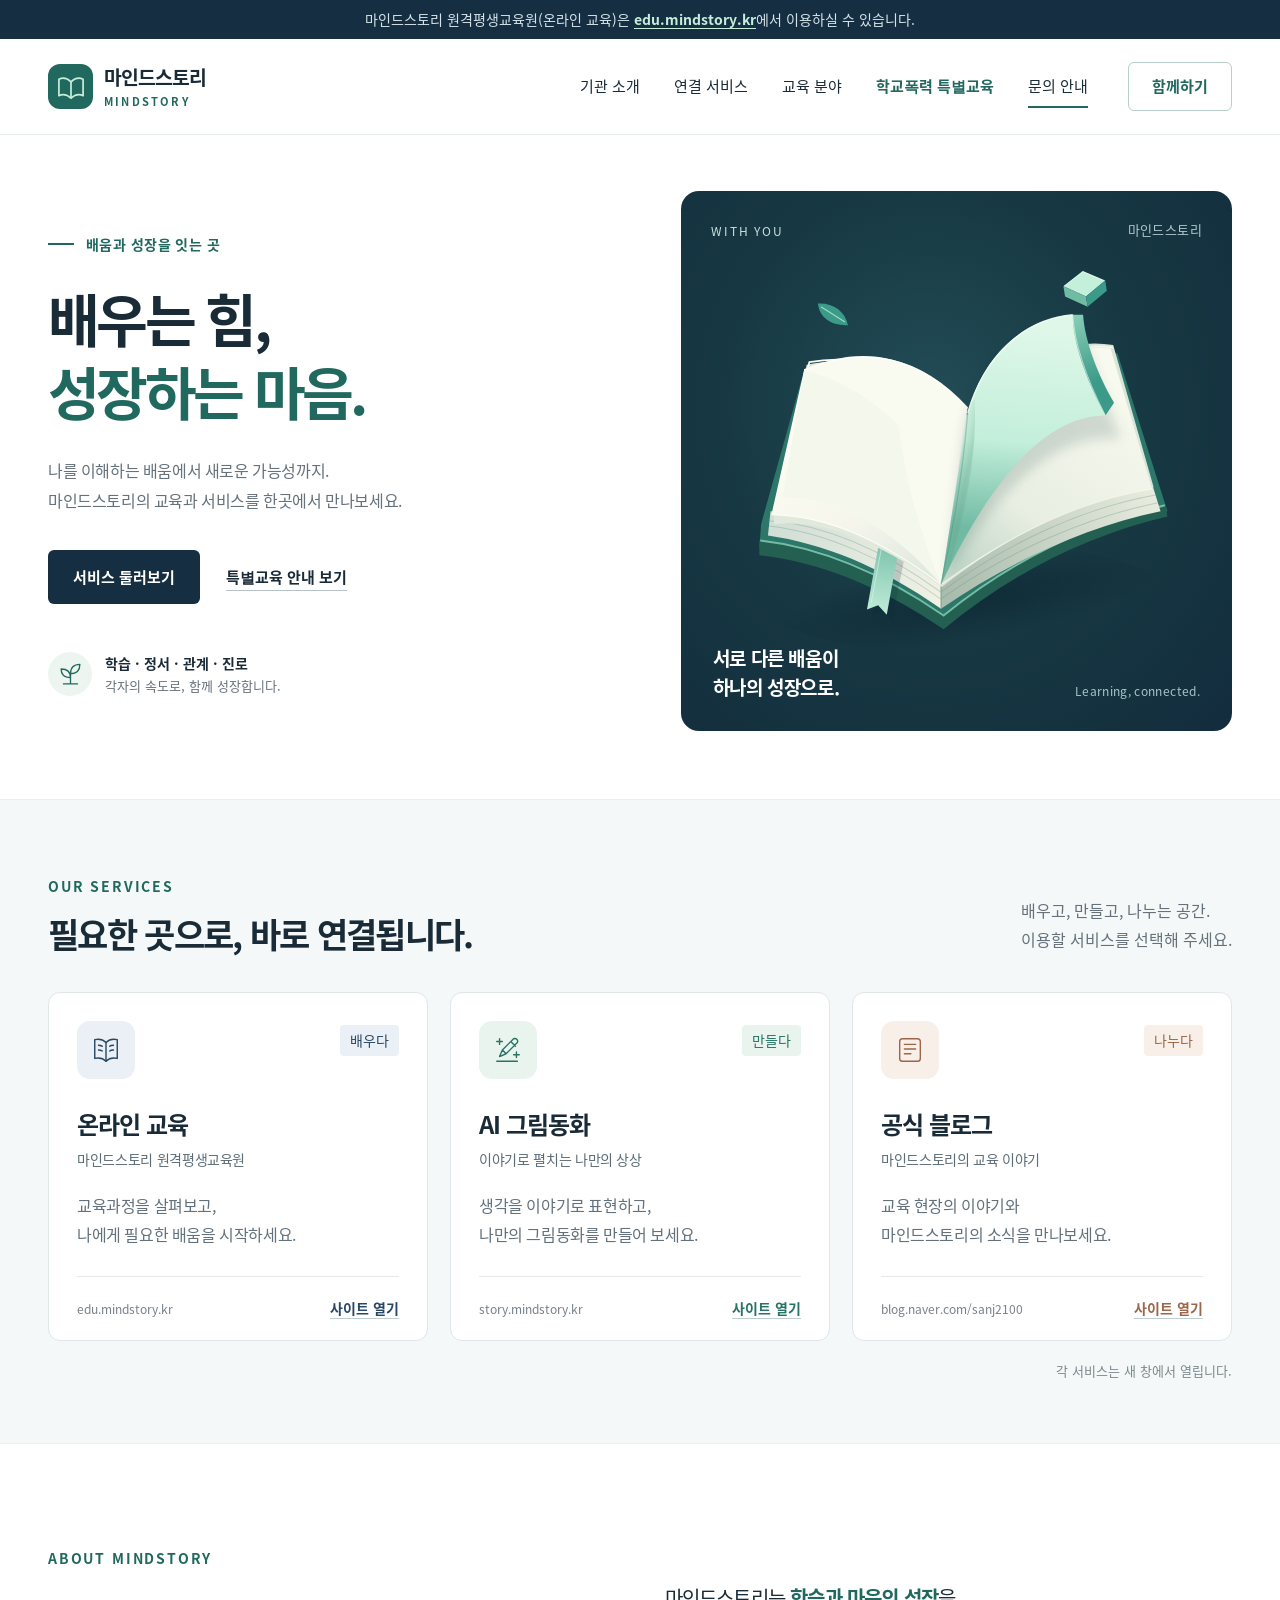
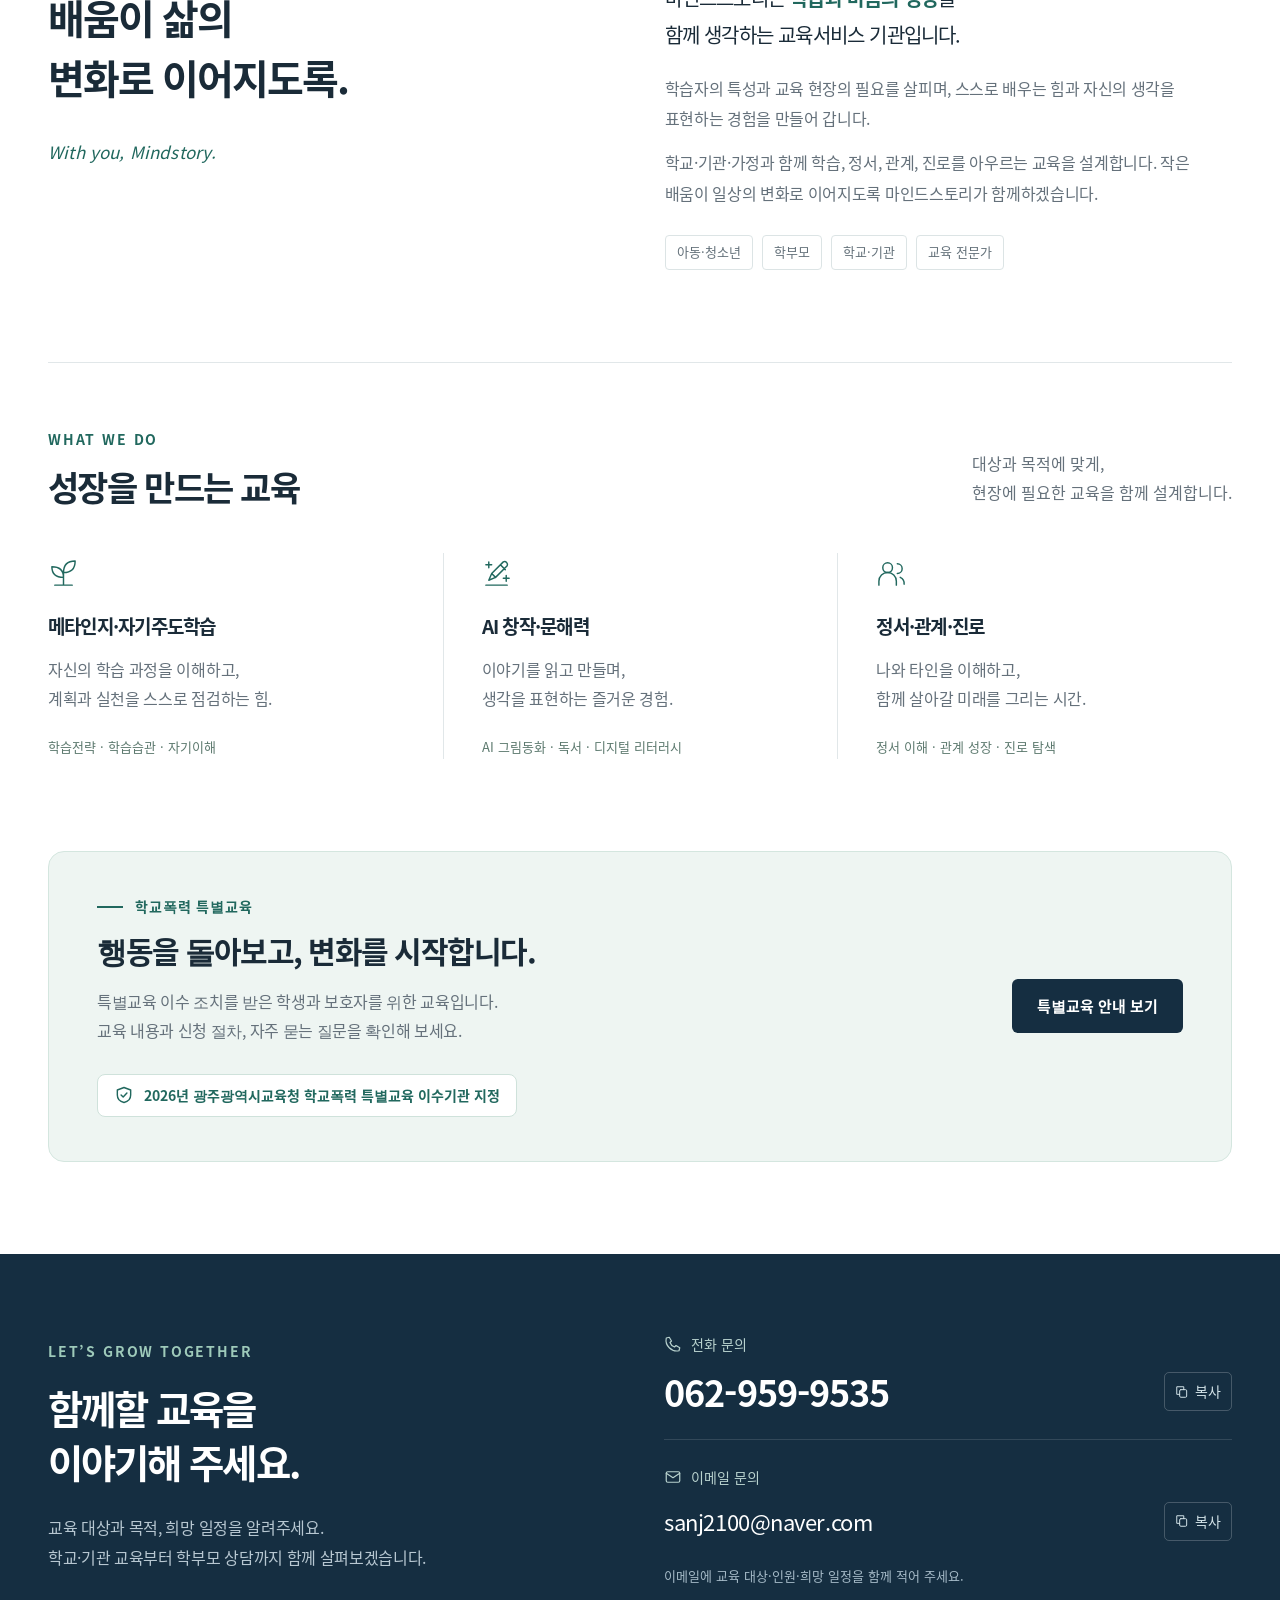
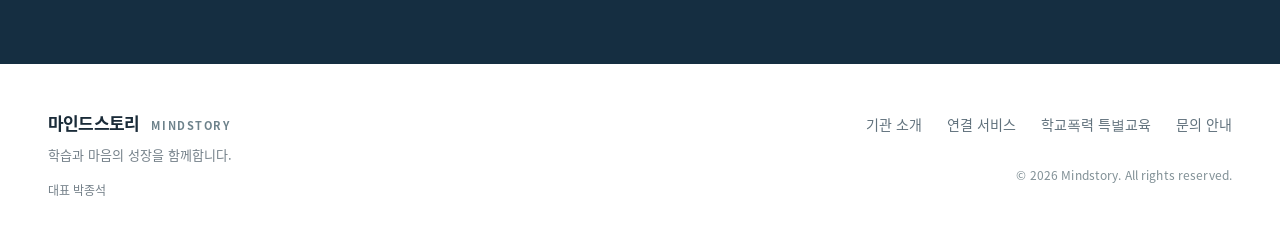
==== index.html @ 7db9f27f "검색 등록 준비: robots.txt, sitemap.xml, canonical·설명 문구 Co-Authored-By: Claude Opus 5.5 <noreply@anthropi" ====
<!doctype html>
<html lang="ko">
<head>
  <meta charset="utf-8">
  <meta name="viewport" content="width=device-width, initial-scale=1">
  <meta name="theme-color" content="#173a42">
  <meta name="description" content="마인드스토리(MINDSTORY) 대표 홈페이지. 광주 교육서비스 기관 (주)마인드스토리의 원격평생교육원, AI 그림동화, 학교폭력 특별교육, 메타인지·자기주도학습 교육을 한곳에서 만나보세요.">
  <link rel="canonical" href="https://mindstory.kr/">
  <meta property="og:url" content="https://mindstory.kr/">
  <meta property="og:site_name" content="마인드스토리">
  <meta property="og:type" content="website">
  <meta property="og:title" content="마인드스토리 | 배우는 힘, 성장하는 마음">
  <meta property="og:description" content="학습과 마음의 성장을 돕는 교육. 마인드스토리의 다양한 서비스를 한곳에서 만나보세요.">
  <title>마인드스토리 | 배우는 힘, 성장하는 마음</title>
  <link rel="icon" href="assets/favicon.svg" type="image/svg+xml">
  <link rel="preload" href="assets/mindstory-sans-regular.woff" as="font" type="font/woff" crossorigin>
  <link rel="stylesheet" href="styles.css">
  <link rel="stylesheet" href="special.css">
  <script src="site-config.js" defer></script>
  <script src="site.js" defer></script>
</head>
<body>
  <a class="skip-link" href="#main">본문으로 바로가기</a>
  <svg class="icon-definitions" xmlns="http://www.w3.org/2000/svg" aria-hidden="true">
    <symbol id="icon-book" viewBox="0 0 32 32"><path d="M16 8c-3-3-8-4-12-3v20c4-1 9 0 12 3 3-3 8-4 12-3V5c-4-1-9 0-12 3Z"/><path d="M16 8v20M8 11c2 0 3 .5 4 1M20 12c1-1 3-1 4-1M8 16c2 0 3 .5 4 1M20 17c1-1 3-1 4-1"/></symbol>
    <symbol id="icon-create" viewBox="0 0 32 32"><path d="m7 23 3-7L22 4a3 3 0 0 1 4 4L14 20l-7 3ZM19 7l5 5M10 16l4 4M4 28h22M7 4v6M4 7h6M25 18v6M22 21h6"/></symbol>
    <symbol id="icon-news" viewBox="0 0 32 32"><rect x="5" y="4" width="22" height="24" rx="3"/><path d="M10 10h12M10 15h12M10 20h7"/></symbol>
    <symbol id="icon-growth" viewBox="0 0 32 32"><path d="M16 28V14M16 20C7 20 4 15 4 9c7 0 12 3 12 11ZM16 15c0-8 4-12 12-12 0 8-4 12-12 12ZM7 28h18"/></symbol>
    <symbol id="icon-people" viewBox="0 0 32 32"><circle cx="12" cy="10" r="5"/><path d="M3 28v-4a9 9 0 0 1 18 0v4M22 6a5 5 0 0 1 0 10M25 20a7 7 0 0 1 4 7"/></symbol>
    <symbol id="icon-phone" viewBox="0 0 24 24"><path d="m7 3 3 5-2 2c1 3 3 5 6 6l2-2 5 3-1 4C10 23 1 14 3 4l4-1Z"/></symbol>
    <symbol id="icon-mail" viewBox="0 0 24 24"><rect x="3" y="5" width="18" height="14" rx="2"/><path d="m3 7 9 6 9-6"/></symbol>
    <symbol id="icon-copy" viewBox="0 0 24 24"><rect x="8" y="8" width="12" height="13" rx="2"/><path d="M15 8V3H3v13h5"/></symbol>
    <symbol id="icon-menu" viewBox="0 0 24 24"><path d="M4 6h16M4 12h16M4 18h16"/></symbol>
    <symbol id="icon-shield" viewBox="0 0 24 24"><path d="M12 3 4 6v6c0 5 3.5 8 8 9 4.5-1 8-4 8-9V6l-8-3Z"/><path d="m8.5 12 2.5 2.5 4.5-5"/></symbol>
    <symbol id="icon-close" viewBox="0 0 24 24"><path d="m5 5 14 14M19 5 5 19"/></symbol>
  </svg>

  <div class="move-notice"><p>마인드스토리 원격평생교육원(온라인 교육)은 <a href="https://edu.mindstory.kr/">edu.mindstory.kr</a>에서 이용하실 수 있습니다.</p></div>
  <header class="header" id="top">
    <div class="header-inner container">
      <a class="brand" href="#top" aria-label="마인드스토리 홈">
        <span class="brand-mark" aria-hidden="true"><svg viewBox="0 0 44 44"><path d="M8 32V13c6-3 10-1 14 3 4-4 8-6 14-3v19c-6-3-10-1-14 3-4-4-8-6-14-3Z"/><path d="M22 16v19"/></svg></span>
        <span class="brand-name">마인드스토리<span>MINDSTORY</span></span>
      </a>
      <nav class="desktop-nav" aria-label="주 메뉴">
        <a href="#about">기관 소개</a>
        <a href="#services">연결 서비스</a>
        <a href="#education">교육 분야</a>
        <a class="nav-special" href="special-education.html">학교폭력 특별교육</a>
        <a href="#contact">문의 안내</a>
      </nav>
      <a class="header-contact" href="#contact">함께하기</a>
      <button class="menu-toggle" type="button" aria-expanded="false" aria-controls="mobile-nav" aria-label="메뉴 열기"><svg class="icon"><use href="#icon-menu"/></svg></button>
    </div>
    <nav id="mobile-nav" class="mobile-nav" aria-label="모바일 메뉴" hidden>
      <a href="#about">기관 소개</a><a href="#services">연결 서비스</a><a href="#education">교육 분야</a><a class="nav-special" href="special-education.html">학교폭력 특별교육</a><a href="#contact">문의 안내</a>
    </nav>
  </header>

  <main id="main">
    <section class="hero container" aria-labelledby="hero-title">
      <div class="hero-copy">
        <p class="eyebrow"><span class="eyebrow-rule"></span> 배움과 성장을 잇는 곳</p>
        <h1 id="hero-title">배우는 힘,<br><span>성장하는 마음.</span></h1>
        <p class="hero-description">나를 이해하는 배움에서 새로운 가능성까지.<br class="desktop-break">마인드스토리의 교육과 서비스를 한곳에서 만나보세요.</p>
        <div class="hero-actions"><a class="button button-primary" href="#services">서비스 둘러보기</a><a class="button button-text" href="special-education.html">특별교육 안내 보기</a></div>
        <div class="hero-note"><span class="note-emblem" aria-hidden="true"><svg class="icon"><use href="#icon-growth"/></svg></span><p>학습 · 정서 · 관계 · 진로<span>각자의 속도로, 함께 성장합니다.</span></p></div>
      </div>
      <div class="hero-art">
        <div class="art-heading"><span>WITH YOU</span><span>마인드스토리</span></div>
        <img class="hero-illustration" src="assets/hero-illustration.svg" alt="배움과 창작의 연결을 표현한 펼쳐진 책 일러스트" width="640" height="600" fetchpriority="high">
        <div class="art-caption"><p>서로 다른 배움이<br>하나의 성장으로.</p><span>Learning, connected.</span></div>
      </div>
    </section>

    <section class="services-section" id="services" aria-labelledby="services-title">
      <div class="container">
        <div class="section-heading"><div><p class="eyebrow">OUR SERVICES</p><h2 id="services-title">필요한 곳으로,<br class="mobile-only"> 바로 연결됩니다.</h2></div><p class="section-description">배우고, 만들고, 나누는 공간.<br>이용할 서비스를 선택해 주세요.</p></div>
        <div class="service-grid" id="service-grid">
          <a class="service-card tone-navy" href="https://edu.mindstory.kr/" target="_blank" rel="noopener noreferrer" aria-label="온라인 교육 — 마인드스토리 원격평생교육원, 새 창에서 열기"><div class="service-top"><span class="service-icon"><svg class="icon"><use href="#icon-book"/></svg></span><span class="service-tag">배우다</span></div><h3>온라인 교육</h3><p class="service-subtitle">마인드스토리 원격평생교육원</p><p class="service-description">교육과정을 살펴보고,<br>나에게 필요한 배움을 시작하세요.</p><div class="service-bottom"><span>edu.mindstory.kr</span><span class="service-link-label">사이트 열기</span></div></a>
          <a class="service-card tone-teal" href="https://story.mindstory.kr/" target="_blank" rel="noopener noreferrer" aria-label="AI 그림동화, 새 창에서 열기"><div class="service-top"><span class="service-icon"><svg class="icon"><use href="#icon-create"/></svg></span><span class="service-tag">만들다</span></div><h3>AI 그림동화</h3><p class="service-subtitle">이야기로 펼치는 나만의 상상</p><p class="service-description">생각을 이야기로 표현하고,<br>나만의 그림동화를 만들어 보세요.</p><div class="service-bottom"><span>story.mindstory.kr</span><span class="service-link-label">사이트 열기</span></div></a>
          <a class="service-card tone-clay" href="https://blog.naver.com/sanj2100" target="_blank" rel="noopener noreferrer" aria-label="공식 블로그, 새 창에서 열기"><div class="service-top"><span class="service-icon"><svg class="icon"><use href="#icon-news"/></svg></span><span class="service-tag">나누다</span></div><h3>공식 블로그</h3><p class="service-subtitle">마인드스토리의 교육 이야기</p><p class="service-description">교육 현장의 이야기와<br>마인드스토리의 소식을 만나보세요.</p><div class="service-bottom"><span>blog.naver.com/sanj2100</span><span class="service-link-label">사이트 열기</span></div></a>
        </div>
        <p class="external-note">각 서비스는 새 창에서 열립니다.</p>
      </div>
    </section>

    <section class="about-section container" id="about" aria-labelledby="about-title">
      <div class="about-title"><p class="eyebrow">ABOUT MINDSTORY</p><h2 id="about-title">배움이 삶의<br>변화로 이어지도록.</h2><div class="about-signature">With you, Mindstory.</div></div>
      <div class="about-copy"><p class="about-lead">마인드스토리는 <strong>학습과 마음의 성장</strong>을<br class="desktop-break">함께 생각하는 교육서비스 기관입니다.</p><p>학습자의 특성과 교육 현장의 필요를 살피며, 스스로 배우는 힘과 자신의 생각을 표현하는 경험을 만들어 갑니다.</p><p>학교·기관·가정과 함께 학습, 정서, 관계, 진로를 아우르는 교육을 설계합니다. 작은 배움이 일상의 변화로 이어지도록 마인드스토리가 함께하겠습니다.</p><div class="audience-tags" aria-label="함께하는 교육 대상"><span>아동·청소년</span><span>학부모</span><span>학교·기관</span><span>교육 전문가</span></div></div>
    </section>

    <section class="education-section container" id="education" aria-labelledby="education-title">
      <div class="section-heading"><div><p class="eyebrow">WHAT WE DO</p><h2 id="education-title">성장을 만드는 교육</h2></div><p class="section-description">대상과 목적에 맞게,<br>현장에 필요한 교육을 함께 설계합니다.</p></div>
      <div class="education-grid">
        <article class="education-item"><div class="education-icon"><svg class="icon"><use href="#icon-growth"/></svg></div><h3>메타인지·자기주도학습</h3><p>자신의 학습 과정을 이해하고,<br>계획과 실천을 스스로 점검하는 힘.</p><span class="education-keywords">학습전략 · 학습습관 · 자기이해</span></article>
        <article class="education-item"><div class="education-icon"><svg class="icon"><use href="#icon-create"/></svg></div><h3>AI 창작·문해력</h3><p>이야기를 읽고 만들며,<br>생각을 표현하는 즐거운 경험.</p><span class="education-keywords">AI 그림동화 · 독서 · 디지털 리터러시</span></article>
        <article class="education-item"><div class="education-icon"><svg class="icon"><use href="#icon-people"/></svg></div><h3>정서·관계·진로</h3><p>나와 타인을 이해하고,<br>함께 살아갈 미래를 그리는 시간.</p><span class="education-keywords">정서 이해 · 관계 성장 · 진로 탐색</span></article>
      </div>
    </section>

    <section class="special-banner-section container" id="special" aria-labelledby="special-title">
      <div class="special-banner">
        <div>
          <p class="eyebrow"><span class="eyebrow-rule"></span> 학교폭력 특별교육</p>
          <h2 id="special-title">행동을 돌아보고, 변화를 시작합니다.</h2>
          <p class="special-banner-text">특별교육 이수 조치를 받은 학생과 보호자를 위한 교육입니다.<br class="desktop-break">교육 내용과 신청 절차, 자주 묻는 질문을 확인해 보세요.</p>
          <p class="designation"><svg class="icon" aria-hidden="true"><use href="#icon-shield"/></svg>2026년 광주광역시교육청 학교폭력 특별교육 이수기관 지정</p>
        </div>
        <a class="button button-primary" href="special-education.html">특별교육 안내 보기</a>
      </div>
    </section>

    <section class="contact-section" id="contact" aria-labelledby="contact-title">
      <div class="container contact-inner"><div class="contact-copy"><p class="eyebrow">LET’S GROW TOGETHER</p><h2 id="contact-title">함께할 교육을<br>이야기해 주세요.</h2><p>교육 대상과 목적, 희망 일정을 알려주세요.<br>학교·기관 교육부터 학부모 상담까지 함께 살펴보겠습니다.</p></div><div class="contact-details"><div class="contact-detail"><div class="contact-label"><svg class="icon"><use href="#icon-phone"/></svg><span>전화 문의</span></div><div class="contact-value-row"><a class="phone-value" data-phone-link href="tel:0629599535"><span data-phone>062-959-9535</span></a><button class="copy-button" type="button" data-copy="phone" aria-label="전화번호 복사"><svg class="icon"><use href="#icon-copy"/></svg><span>복사</span></button></div></div><div class="contact-detail"><div class="contact-label"><svg class="icon"><use href="#icon-mail"/></svg><span>이메일 문의</span></div><div class="contact-value-row"><a class="email-value" data-email-link href="mailto:sanj2100@naver.com?subject=%EB%A7%88%EC%9D%B8%EB%93%9C%EC%8A%A4%ED%86%A0%EB%A6%AC%20%EA%B5%90%EC%9C%A1%20%EB%AC%B8%EC%9D%98"><span data-email>sanj2100@naver.com</span></a><button class="copy-button" type="button" data-copy="email" aria-label="이메일 주소 복사"><svg class="icon"><use href="#icon-copy"/></svg><span>복사</span></button></div></div><p class="contact-hint">이메일에 교육 대상·인원·희망 일정을 함께 적어 주세요.</p></div></div>
    </section>
  </main>

  <footer class="footer container"><div><a class="footer-brand" href="#top">마인드스토리<span>MINDSTORY</span></a><p>학습과 마음의 성장을 함께합니다.</p><p class="footer-representative">대표 박종석</p></div><div class="footer-right"><nav aria-label="하단 메뉴"><a href="#about">기관 소개</a><a href="#services">연결 서비스</a><a href="special-education.html">학교폭력 특별교육</a><a href="#contact">문의 안내</a></nav><small>© <span data-year>2026</span> Mindstory. All rights reserved.</small></div></footer>
  <div class="toast" id="toast" role="status" aria-live="polite" aria-atomic="true"></div>
</body>
</html>
---- styles.css ----
@font-face{font-family:Mindstory Sans;src:url('assets/mindstory-sans-regular.woff') format('woff');font-style:normal;font-weight:400;font-display:swap}
@font-face{font-family:Mindstory Sans;src:url('assets/mindstory-sans-bold.woff') format('woff');font-style:normal;font-weight:700;font-display:swap}
:root{--navy:#152e41;--teal:#21685e;--ink:#1a2b38;--muted:#65717b;--line:#e1e7e9;--light:#f5f8f8;--mint:#c3efdb;--container:1240px;--header-height:96px}
*{box-sizing:border-box}html{scroll-behavior:smooth;scroll-padding-top:calc(var(--header-height) + 24px)}body{margin:0;background:#fff;color:var(--ink);font-family:'Mindstory Sans','Noto Sans KR','Apple SD Gothic Neo','Malgun Gothic',sans-serif;font-size:1rem;line-height:1.75;word-break:keep-all;overflow-wrap:break-word;-webkit-font-smoothing:antialiased}h1,h2,h3,p{margin:0}a{color:inherit;text-decoration:none}button{font:inherit;cursor:pointer}button,a{-webkit-tap-highlight-color:transparent}button{border:0}img{display:block;max-width:100%}svg{display:block}a:focus-visible,button:focus-visible{outline:3px solid #40a68f;outline-offset:5px}::selection{background:#d7eee4;color:var(--navy)}.container{width:min(var(--container),calc(100% - 96px));margin-inline:auto}.icon-definitions{position:absolute;width:0;height:0;overflow:hidden}.icon{width:1.5rem;height:1.5rem;fill:none;stroke:currentColor;stroke-width:1.7;stroke-linecap:round;stroke-linejoin:round;flex-shrink:0}.skip-link{position:fixed;top:-80px;left:16px;z-index:100;padding:10px 20px;border-radius:5px;background:var(--navy);color:white}.skip-link:focus{top:12px}.mobile-only{display:none}
.header{height:var(--header-height);position:sticky;top:0;z-index:30;background:rgba(255,255,255,.97);border-bottom:1px solid rgba(225,231,233,.75);transition:box-shadow .2s}.header.is-scrolled{box-shadow:0 4px 20px #122c3d08}.header-inner{height:100%;display:flex;align-items:center;gap:40px}.brand{display:flex;align-items:center;gap:11px;flex-shrink:0}.brand-mark{width:45px;height:45px;background:var(--teal);border-radius:12px;display:grid;place-items:center}.brand-mark svg{width:38px;height:38px;stroke:var(--mint);fill:none;stroke-width:2;stroke-linejoin:round}.brand-name{font-size:1.21rem;font-weight:700;letter-spacing:-.055em;line-height:1.25}.brand-name>span{display:block;font-size:.69rem;letter-spacing:.2em;margin-top:6px;color:var(--teal)}.desktop-nav{display:flex;gap:34px;margin-left:auto;align-items:center}.desktop-nav a{font-size:.9375rem;position:relative;padding:8px 0}.desktop-nav a::after{content:'';position:absolute;bottom:0;left:0;right:0;height:2px;background:var(--teal);transform:scaleX(0);transition:transform .2s}.desktop-nav a:hover::after,.desktop-nav a.is-active::after{transform:scaleX(1)}.header-contact{padding:10px 23px;color:var(--teal);font-size:.9375rem;font-weight:700;border:1px solid #b7ceca;border-radius:6px;transition:background .2s}.header-contact:hover{background:#f0f7f5}.menu-toggle{display:none;background:transparent;color:var(--navy);padding:10px}.mobile-nav[hidden]{display:none}
.hero{display:grid;grid-template-columns:1.05fr 1fr;gap:54px;padding-top:56px;padding-bottom:68px;align-items:center}.eyebrow{display:flex;align-items:center;gap:12px;font-size:.875rem;font-weight:700;letter-spacing:.13em;color:var(--teal);line-height:1.5}.eyebrow-rule{width:26px;height:2px;background:var(--teal)}.hero-copy{padding-top:8px}.hero-copy .eyebrow{letter-spacing:.03em}.hero h1{font-size:clamp(2.7rem,4.4vw,3.85rem);line-height:1.3;letter-spacing:-.065em;font-weight:700;margin-top:26px;white-space:nowrap}.hero h1>span{color:var(--teal)}.hero-description{font-size:1.0625rem;line-height:1.9;color:var(--muted);margin-top:28px;letter-spacing:-.025em}.hero-actions{display:flex;gap:16px;align-items:center;margin-top:34px;flex-wrap:wrap}.button{min-height:54px;display:inline-flex;align-items:center;justify-content:center;padding:13px 25px;font-size:.9375rem;font-weight:700;border-radius:6px;transition:background .2s,transform .2s}.button:hover{transform:translateY(-2px)}.button-primary{background:var(--navy);color:#fff}.button-primary:hover{background:#214b5b}.button-text{padding-inline:10px;text-decoration:underline;text-decoration-color:#b6c2c5;text-underline-offset:7px;text-decoration-thickness:1px}.button-text:hover{color:var(--teal)}.hero-note{display:flex;gap:13px;align-items:center;margin-top:48px}.note-emblem{display:grid;place-items:center;width:44px;height:44px;border-radius:50%;background:#edf5f1;color:var(--teal)}.note-emblem .icon{width:25px;height:25px}.hero-note p{font-size:.875rem;line-height:1.6;font-weight:700}.hero-note p>span{display:block;font-size:.8125rem;font-weight:400;color:var(--muted);margin-top:2px}.hero-art{background:radial-gradient(ellipse at 45% 40%,#234d57 0%,#173943 47%,#132c3d 100%);position:relative;border-radius:18px;aspect-ratio:1.02;overflow:hidden;min-height:480px}.art-heading{position:absolute;z-index:1;top:28px;left:30px;right:30px;display:flex;justify-content:space-between;align-items:center;color:#cce1df;font-size:.75rem;letter-spacing:.16em}.art-heading>span:last-child{font-size:.8125rem;letter-spacing:.03em;color:#b1c8cc}.hero-illustration{position:absolute;width:100%;height:100%;object-fit:contain;inset:-14px 0 0}.art-caption{position:absolute;left:32px;right:32px;bottom:30px;display:flex;justify-content:space-between;align-items:flex-end}.art-caption p{font-size:1.1875rem;line-height:1.5;font-weight:700;color:white;letter-spacing:-.02em}.art-caption>span{font-size:.75rem;color:#a9c5c6;letter-spacing:.03em}
.services-section{background:var(--light);padding:76px 0 60px;border-top:1px solid #edf0f1;border-bottom:1px solid #edf0f1}.section-heading{display:flex;align-items:flex-end;justify-content:space-between;gap:32px;margin-bottom:34px}.section-heading h2{margin-top:13px;font-size:2.125rem;line-height:1.4;letter-spacing:-.05em}.section-description{font-size:.9375rem;color:var(--muted);line-height:1.8;max-width:350px;padding-bottom:4px}.service-grid{display:grid;grid-template-columns:repeat(3,minmax(0,1fr));gap:22px}.service-card{background:#fff;border:1px solid #dfe7e8;border-radius:12px;padding:28px 28px 0;display:flex;flex-direction:column;position:relative;overflow:hidden;transition:transform .22s,box-shadow .22s,border-color .22s}.service-card::before{content:'';position:absolute;top:0;left:0;right:0;height:3px;background:var(--card-color);opacity:0;transition:opacity .22s}.service-card:hover{transform:translateY(-6px);box-shadow:0 14px 30px #122c3d0c;border-color:#b8cecb}.service-card:hover::before{opacity:1}.tone-navy{--card-color:#274764;--card-bg:#eaf0f5}.tone-teal{--card-color:#277366;--card-bg:#e9f4ee}.tone-clay{--card-color:#9b674b;--card-bg:#f8efe9}.service-top{display:flex;justify-content:space-between;align-items:flex-start;margin-bottom:28px}.service-icon{display:grid;place-items:center;width:58px;height:58px;border-radius:13px;background:var(--card-bg);color:var(--card-color)}.service-icon .icon{width:30px;height:30px;stroke-width:1.5}.service-tag{font-size:.8125rem;color:var(--card-color);background:var(--card-bg);padding:3px 10px;border-radius:4px;margin-top:4px}.service-card h3{font-size:1.5rem;letter-spacing:-.045em;line-height:1.4;margin-bottom:7px}.service-subtitle{font-size:.875rem;color:#5c6c77;letter-spacing:-.025em;line-height:1.65}.service-description{margin:20px 0 28px;font-size:1rem;line-height:1.8;letter-spacing:-.025em;color:#62717b;white-space:pre-line}.service-bottom{border-top:1px solid #e5e9ec;padding:19px 0;display:flex;align-items:center;gap:10px;justify-content:space-between;margin-top:auto}.service-bottom>span:first-child{font-size:.75rem;color:#75818b;word-break:break-all;letter-spacing:0}.service-link-label{font-size:.8125rem;white-space:nowrap;font-weight:700;color:var(--card-color);text-decoration:underline;text-decoration-color:#bdcecd;text-underline-offset:4px}.external-note{text-align:right;margin-top:19px;font-size:.8125rem;color:#7b878c}
.about-section{padding:104px 0 92px;display:grid;grid-template-columns:1fr 1.12fr;gap:110px}.about-title h2{font-size:2.5rem;letter-spacing:-.05em;line-height:1.5;margin-top:18px}.about-signature{margin-top:30px;color:var(--teal);font-size:1.0625rem;font-style:italic;letter-spacing:.01em}.about-copy{padding-top:31px}.about-copy p{font-size:1rem;color:var(--muted);line-height:1.9;letter-spacing:-.02em}.about-copy .about-lead{font-size:1.25rem;line-height:1.85;color:var(--ink);margin-bottom:20px;letter-spacing:-.04em}.about-copy strong{font-weight:700;color:var(--teal)}.about-copy p+p{margin-top:14px}.audience-tags{display:flex;gap:9px;flex-wrap:wrap;margin-top:27px}.audience-tags span{font-size:.8125rem;padding:5px 11px;border:1px solid #dce4e5;border-radius:4px;color:#64717a}
.education-section{border-top:1px solid var(--line);padding-top:66px;padding-bottom:92px}.education-grid{display:grid;grid-template-columns:repeat(3,minmax(0,1fr));margin-top:43px}.education-item{padding:5px 30px 0 0}.education-item+.education-item{border-left:1px solid var(--line);padding-left:38px}.education-icon{color:var(--teal);margin-bottom:20px}.education-icon .icon{width:31px;height:31px;stroke-width:1.5}.education-item h3{font-size:1.1875rem;letter-spacing:-.04em;margin-bottom:12px}.education-item p{font-size:1rem;color:var(--muted);line-height:1.8;letter-spacing:-.02em}.education-keywords{display:block;font-size:.8125rem;color:#5c796e;margin-top:24px}
.contact-section{background:var(--navy);color:white;padding:72px 0 76px}.contact-inner{display:grid;grid-template-columns:1fr 1.1fr;gap:100px;align-items:center}.contact-copy .eyebrow{color:#9ecaba}.contact-copy h2{font-size:2.4rem;line-height:1.4;letter-spacing:-.05em;margin-top:19px}.contact-copy>p:last-child{margin-top:23px;color:#b7c7d1;font-size:.9375rem;line-height:1.9;letter-spacing:-.02em}.contact-details{padding-top:6px}.contact-detail+.contact-detail{border-top:1px solid #ffffff20;margin-top:24px;padding-top:25px}.contact-label{display:flex;align-items:center;gap:9px;color:#b8d2ce;font-size:.875rem}.contact-label .icon{width:18px;height:18px;stroke-width:1.6}.contact-value-row{margin-top:12px;display:flex;align-items:center;justify-content:space-between;gap:15px}.phone-value{font-size:2.25rem;line-height:1.3;font-weight:700;letter-spacing:-.025em}.phone-value:hover,.email-value:hover{color:var(--mint)}.email-value{font-size:1.375rem;letter-spacing:-.02em;word-break:break-all}.copy-button{display:flex;align-items:center;gap:6px;border:1px solid #ffffff35;border-radius:5px;background:transparent;color:#d2e2e7;font-size:.8125rem;line-height:1.4;padding:9px 10px;flex-shrink:0;transition:background .2s}.copy-button .icon{width:14px;height:14px}.copy-button:hover{background:#ffffff15}.contact-hint{font-size:.8125rem;color:#a6bbc8;margin-top:23px;line-height:1.8}.footer{padding-top:44px;padding-bottom:40px;display:flex;justify-content:space-between;gap:40px;align-items:flex-start}.footer-brand{font-size:1.0625rem;font-weight:700;letter-spacing:-.045em;display:inline-flex;gap:12px;align-items:baseline}.footer-brand>span{font-size:.6875rem;letter-spacing:.14em;color:#6d828b}.footer p{font-size:.8125rem;color:#737f88;margin-top:7px}.footer .footer-representative{font-size:.75rem;margin-top:12px}.footer-right{text-align:right;padding-top:4px}.footer nav{display:flex;gap:25px;justify-content:flex-end}.footer nav a{font-size:.8125rem;color:#60717c}.footer nav a:hover{color:var(--teal)}.footer small{font-size:.75rem;color:#819096;display:block;margin-top:28px;letter-spacing:.01em}.toast{position:fixed;bottom:24px;left:50%;transform:translate(-50%,15px);background:#112b3e;color:#fff;border:1px solid #ffffff30;box-shadow:0 8px 30px #122c3d20;padding:13px 22px;border-radius:8px;font-size:.9375rem;max-width:calc(100% - 32px);width:max-content;opacity:0;visibility:hidden;z-index:60;transition:opacity .2s,transform .2s,visibility .2s;pointer-events:none}.toast.is-visible{opacity:1;visibility:visible;transform:translate(-50%,0)}
@media(min-width:1500px){.hero{padding-top:68px;padding-bottom:80px;gap:72px}.hero h1{font-size:4rem}.hero-art{min-height:540px}}
@media(max-width:1100px){:root{--header-height:84px}.container{width:calc(100% - 64px)}.header-inner{gap:28px}.desktop-nav{gap:23px}.hero{gap:32px;padding-top:42px;padding-bottom:48px}.hero h1{font-size:3.2rem}.hero-art{min-height:430px}.hero-description{font-size:1rem}.hero-description .desktop-break{display:none}.hero-actions{gap:9px}.button{padding-inline:18px;font-size:.875rem}.button-text{padding-inline:6px}.hero-note{margin-top:32px}.art-caption>span{display:none}.services-section{padding-top:60px}.service-grid{gap:16px}.service-card{padding:22px 22px 0}.service-bottom{align-items:flex-start;flex-direction:column;gap:5px}.service-description{font-size:.9375rem}.about-section{gap:60px;padding-block:76px}.education-item+.education-item{padding-left:27px}.education-item{padding-right:20px}.education-item p{font-size:.9375rem}.education-keywords{font-size:.75rem}.contact-inner{gap:55px}.phone-value{font-size:2rem}.email-value{font-size:1.25rem}.contact-copy h2{font-size:2.1rem}}
@media(max-width:820px){:root{--header-height:78px}.container{width:calc(100% - 48px)}.desktop-nav{gap:21px}.desktop-nav a{font-size:.875rem}.header-contact{display:none}.hero{gap:25px}.hero h1{font-size:2.7rem}.hero-art{min-height:390px}.hero-actions{gap:4px;align-items:flex-start;flex-direction:column}.hero-description{font-size:.9375rem}.hero-note{margin-top:21px}.hero-note p>span{display:none}.art-heading{left:23px;right:23px;top:24px}.art-heading>span:last-child{display:none}.art-caption{left:23px;bottom:24px}.art-caption p{font-size:1.0625rem}.section-heading h2{font-size:1.875rem}.section-description{font-size:.875rem}.service-grid{gap:13px}.service-card{padding:19px 18px 0}.service-top{margin-bottom:23px;gap:6px}.service-icon{width:46px;height:46px;border-radius:10px}.service-icon .icon{width:26px;height:26px}.service-tag{font-size:.75rem;padding-inline:6px}.service-card h3{font-size:1.25rem}.service-subtitle{font-size:.8125rem;min-height:2.8em}.service-description{font-size:.875rem}.service-bottom>span:first-child{font-size:.6875rem}.about-section{gap:38px}.about-title h2{font-size:2rem}.about-copy .about-lead{font-size:1.125rem}.about-copy p{font-size:.9375rem}.education-item h3{font-size:1.0625rem}.education-keywords{line-height:1.8}.contact-inner{gap:35px}.phone-value{font-size:1.75rem}.email-value{font-size:1.125rem}.copy-button{padding:8px}.copy-button span{display:none}.contact-copy>p:last-child{font-size:.875rem}.contact-hint{font-size:.75rem}.contact-copy h2{font-size:1.95rem}}
@media(max-width:650px){:root{--header-height:76px}.container{width:calc(100% - 40px)}.header-inner{gap:15px}.brand{gap:10px}.brand-mark{width:38px;height:38px;border-radius:10px}.brand-mark svg{width:33px;height:33px}.brand-name{font-size:1.0625rem}.brand-name>span{font-size:.625rem;margin-top:4px}.desktop-nav{display:none}.menu-toggle{display:flex;margin-left:auto}.mobile-nav{position:absolute;left:0;right:0;top:100%;background:#fff;padding:10px 20px 20px;border-bottom:1px solid var(--line);box-shadow:0 12px 20px #122c3d0d}.mobile-nav a{display:block;padding:13px 12px;border-bottom:1px solid #edf1f2;font-size:1rem}.mobile-nav a:last-child{border-bottom:0}.mobile-nav a:hover{background:var(--light);color:var(--teal)}.hero{grid-template-columns:1fr;gap:36px;padding-top:37px;padding-bottom:34px}.hero-copy{padding-top:0}.hero .eyebrow{font-size:.8125rem}.hero h1{font-size:clamp(2.5rem,9.4vw,3.6rem);line-height:1.3;margin-top:20px;letter-spacing:-.06em}.hero-description{font-size:1rem;line-height:1.85;margin-top:22px;max-width:420px}.hero-actions{flex-direction:row;align-items:center;gap:11px;margin-top:25px}.button{min-height:50px;padding:12px 18px;font-size:.875rem}.button-text{padding-inline:8px}.hero-note{display:none}.hero-art{min-height:0;aspect-ratio:1.27;width:100%;max-height:430px;border-radius:14px}.hero-illustration{height:112%;width:90%;inset:-10% 5% 0}.art-heading{top:23px;left:24px;right:24px;font-size:.6875rem}.art-heading>span:last-child{display:block;font-size:.75rem}.art-caption{bottom:22px;left:24px;right:24px}.art-caption p{font-size:1rem}.art-caption>span{display:block;font-size:.6875rem}.services-section{padding:49px 0 35px}.section-heading{display:block;margin-bottom:26px}.eyebrow{font-size:.8125rem;letter-spacing:.1em}.section-heading h2{font-size:1.7rem;line-height:1.45;margin-top:11px;letter-spacing:-.055em}.section-description{font-size:.9375rem;margin-top:13px;padding-bottom:0}.section-description br{display:none}.service-grid{grid-template-columns:1fr;gap:15px}.service-card{padding:23px 24px 0;display:grid;grid-template-columns:1fr;grid-template-areas:'top' 'heading' 'subtitle' 'description' 'bottom'}.service-top{margin-bottom:20px;align-items:center}.service-icon{width:50px;height:50px}.service-icon .icon{width:28px;height:28px}.service-tag{font-size:.8125rem;padding:3px 9px;margin-top:0}.service-card h3{font-size:1.375rem;margin-bottom:5px}.service-subtitle{font-size:.875rem;min-height:0}.service-description{font-size:.9375rem;margin:17px 0 20px;white-space:normal;max-width:290px}.service-bottom{flex-direction:row;align-items:center;padding:16px 0}.service-bottom>span:first-child{font-size:.75rem}.service-link-label{font-size:.8125rem}.external-note{font-size:.75rem;margin-top:15px}.about-section{grid-template-columns:1fr;gap:26px;padding-top:58px;padding-bottom:48px}.about-title h2{font-size:2rem;line-height:1.45;margin-top:14px}.about-signature{margin-top:20px;font-size:1rem}.about-copy{padding-top:0}.about-copy .about-lead{font-size:1.125rem;line-height:1.75;margin-bottom:17px}.about-copy p{font-size:1rem;line-height:1.9}.audience-tags{margin-top:23px;gap:7px}.audience-tags span{font-size:.8125rem;padding:5px 9px}.education-section{padding-top:43px;padding-bottom:52px}.education-grid{grid-template-columns:1fr;margin-top:25px}.education-item{padding:0 0 27px 47px;position:relative}.education-item+.education-item{border-left:0;border-top:1px solid var(--line);padding:26px 0 27px 47px}.education-item:last-child{padding-bottom:0}.education-icon{position:absolute;top:4px;left:0}.education-item+.education-item .education-icon{top:30px}.education-icon .icon{width:29px;height:29px}.education-item h3{font-size:1.125rem;margin-bottom:9px}.education-item p{font-size:.9375rem}.education-item p br{display:none}.education-keywords{font-size:.8125rem;margin-top:13px}.contact-section{padding:47px 0 49px}.contact-inner{grid-template-columns:1fr;gap:34px}.contact-copy h2{font-size:2rem;line-height:1.4;margin-top:16px}.contact-copy>p:last-child{font-size:.9375rem;margin-top:17px}.contact-copy>p:last-child br{display:none}.contact-details{padding-top:0}.contact-detail+.contact-detail{margin-top:22px;padding-top:23px}.contact-label{font-size:.875rem}.phone-value{font-size:2rem}.email-value{font-size:1.1875rem}.copy-button{padding:9px 10px}.copy-button span{display:block}.contact-hint{font-size:.8125rem;margin-top:20px}.footer{flex-direction:column;gap:25px;padding-top:32px;padding-bottom:30px}.footer-brand{font-size:1rem}.footer-brand>span{font-size:.625rem}.footer p{font-size:.8125rem}.footer .footer-representative{font-size:.75rem;margin-top:10px}.footer-right{text-align:left;padding-top:0}.footer nav{justify-content:flex-start;gap:26px}.footer small{margin-top:16px;font-size:.75rem}.desktop-break{display:none}.toast{font-size:.875rem;padding:12px 17px}}
@media(max-width:360px){.container{width:calc(100% - 32px)}.hero h1{font-size:2.35rem}.hero-actions{gap:4px}.button{padding-inline:14px;font-size:.8125rem}.button-text{padding-inline:5px}.art-caption>span{display:none}.service-card{padding-inline:20px}.phone-value{font-size:1.75rem}.email-value{font-size:1.0625rem}.copy-button span{display:none}}
@media(prefers-reduced-motion:reduce){html{scroll-behavior:auto}*,*::before,*::after{animation:none!important;transition:none!important}}
.hero-description,.service-description,.section-description,.about-copy p,.education-item p,.contact-copy>p:last-child{font-size:1rem}
.service-tag,.service-link-label,.copy-button,.footer nav a,.service-subtitle{font-size:.875rem}
.hero-copy,.hero-art{min-width:0}
.hero-art{width:100%}
@media(max-width:650px){.hero-illustration{width:82%;height:90%;inset:0 9% auto}.art-heading>span:last-child{display:none}}
---- special.css ----
/* 학교폭력 특별교육 코너 전용 스타일 (styles.css 다음에 불러옵니다) */
.desktop-nav a.nav-special{color:var(--teal);font-weight:700}
.mobile-nav a.nav-special{color:var(--teal);font-weight:700}

/* 메인 화면 안내 배너 */
.special-banner-section{padding:0 0 92px}
.special-banner{display:grid;grid-template-columns:1.3fr auto;gap:40px;align-items:center;background:#eef5f2;border:1px solid #d4e6df;border-radius:16px;padding:44px 48px}
.special-banner .eyebrow{letter-spacing:.06em}
.special-banner h2{font-size:1.875rem;line-height:1.45;letter-spacing:-.05em;margin-top:12px}
.special-banner p.special-banner-text{margin-top:14px;color:var(--muted);line-height:1.85;letter-spacing:-.02em}
.special-banner .button{white-space:nowrap}

/* 지정 배지 */
.designation{display:inline-flex;align-items:center;gap:10px;margin-top:28px;padding:10px 16px;border-radius:8px;background:#fff;border:1px solid #cfe2db;font-size:.875rem;font-weight:700;color:var(--teal);line-height:1.5}
.designation .icon{width:20px;height:20px}

/* 특별교육 페이지 */
.sp-hero{background:var(--navy);color:#fff}
.sp-hero-inner{padding:72px 0 76px;display:grid;grid-template-columns:1.2fr 1fr;gap:64px;align-items:center}
.sp-hero .eyebrow{color:#9ecaba}
.sp-hero .eyebrow-rule{background:#9ecaba}
.sp-hero h1{font-size:clamp(2.2rem,3.8vw,3.25rem);line-height:1.35;letter-spacing:-.06em;margin-top:22px}
.sp-hero h1 span{color:var(--mint)}
.sp-hero-lead{margin-top:24px;color:#c3d2db;font-size:1.0625rem;line-height:1.9;letter-spacing:-.02em}
.sp-hero .designation{background:#ffffff12;border-color:#ffffff30;color:#d9efe6}
.sp-hero-actions{display:flex;gap:12px;flex-wrap:wrap;margin-top:32px}
.button-light{background:#fff;color:var(--navy)}
.button-light:hover{background:var(--mint)}
.button-outline-light{border:1px solid #ffffff55;color:#fff}
.button-outline-light:hover{background:#ffffff14}
.sp-hero-card{background:#ffffff0d;border:1px solid #ffffff22;border-radius:16px;padding:32px 34px}
.sp-hero-card h2{font-size:1.0625rem;color:#b8d2ce;letter-spacing:-.02em}
.sp-hero-card ol{list-style:none;margin:18px 0 0;padding:0;counter-reset:pillar}
.sp-hero-card li{counter-increment:pillar;display:flex;gap:16px;padding:14px 0;border-top:1px solid #ffffff1a;font-size:1rem;line-height:1.6;letter-spacing:-.02em}
.sp-hero-card li:first-child{border-top:0;padding-top:4px}
.sp-hero-card li::before{content:counter(pillar,decimal-leading-zero);font-size:.8125rem;font-weight:700;color:var(--mint);padding-top:3px;flex-shrink:0}
.sp-hero-card li span{display:block;font-size:.875rem;color:#a9bfca;margin-top:2px}

.sp-section{padding:88px 0}
.sp-section+.sp-section{border-top:1px solid var(--line)}
.sp-section.is-tinted{background:var(--light);border-top:1px solid #edf0f1;border-bottom:1px solid #edf0f1}
.sp-section.is-tinted+.sp-section{border-top:0}

.info-grid{display:grid;grid-template-columns:repeat(3,minmax(0,1fr));gap:22px}
.info-card{background:#fff;border:1px solid #dfe7e8;border-radius:12px;padding:28px}
.info-card .education-icon{margin-bottom:16px}
.info-card h3{font-size:1.1875rem;letter-spacing:-.04em;margin-bottom:10px}
.info-card p{color:var(--muted);line-height:1.8;letter-spacing:-.02em}

.program-grid{display:grid;grid-template-columns:repeat(2,minmax(0,1fr));gap:24px}
.program{border:1px solid #dfe7e8;border-radius:14px;padding:34px 34px 30px;background:#fff;position:relative;overflow:hidden}
.program::before{content:'';position:absolute;top:0;left:0;right:0;height:4px;background:var(--card-color)}
.program-head{display:flex;justify-content:space-between;align-items:center;gap:12px}
.program h3{font-size:1.5rem;letter-spacing:-.045em}
.program .service-tag{margin-top:0}
.program-intro{margin-top:12px;color:var(--muted);line-height:1.8;letter-spacing:-.02em}
.program-list{list-style:none;margin:22px 0 0;padding:0}
.program-list li{padding:16px 0;border-top:1px solid #e9eef0}
.program-list strong{display:block;font-size:1.0625rem;letter-spacing:-.03em}
.program-list span{display:block;margin-top:4px;font-size:.9375rem;color:var(--muted);line-height:1.7;letter-spacing:-.02em}

.steps{list-style:none;margin:0;padding:0;display:grid;grid-template-columns:repeat(4,minmax(0,1fr));gap:18px;counter-reset:step}
.steps li{counter-increment:step;background:#fff;border:1px solid #dfe7e8;border-radius:12px;padding:26px 24px;position:relative}
.steps li::before{content:'STEP ' counter(step);display:block;font-size:.8125rem;font-weight:700;letter-spacing:.1em;color:var(--teal);margin-bottom:12px}
.steps li:not(:last-child)::after{content:'';position:absolute;top:50%;right:-13px;width:8px;height:8px;border-top:2px solid #9fbcb5;border-right:2px solid #9fbcb5;transform:translateY(-50%) rotate(45deg)}
.steps h3{font-size:1.125rem;letter-spacing:-.04em;margin-bottom:8px}
.steps p{font-size:.9375rem;color:var(--muted);line-height:1.75;letter-spacing:-.02em}
.steps-note{margin-top:20px;font-size:.875rem;color:#6f7c84}

.faq{max-width:880px}
.faq details{border-top:1px solid var(--line)}
.faq details:last-child{border-bottom:1px solid var(--line)}
.faq summary{list-style:none;cursor:pointer;display:flex;justify-content:space-between;align-items:center;gap:20px;padding:22px 4px;font-size:1.0625rem;font-weight:700;letter-spacing:-.03em}
.faq summary::-webkit-details-marker{display:none}
.faq summary::after{content:'';width:10px;height:10px;border-right:2px solid var(--teal);border-bottom:2px solid var(--teal);transform:rotate(45deg);transition:transform .2s;flex-shrink:0;margin-top:-4px}
.faq details[open] summary::after{transform:rotate(-135deg);margin-top:4px}
.faq summary:focus-visible{outline:3px solid #40a68f;outline-offset:2px}
.faq details p{padding:0 4px 24px;color:var(--muted);line-height:1.85;letter-spacing:-.02em}

.prep-list{list-style:none;margin:22px 0 0;padding:0}
.prep-list li{position:relative;padding-left:22px;color:#b7c7d1;font-size:.9375rem;line-height:1.9}
.prep-list li::before{content:'';position:absolute;left:2px;top:.8em;width:8px;height:8px;border-radius:50%;background:#9ecaba}

@media(max-width:1100px){
  .sp-hero-inner{gap:40px}
  .program{padding:28px 26px 24px}
  .steps{grid-template-columns:repeat(2,minmax(0,1fr))}
  .steps li:nth-child(2)::after{display:none}
  .special-banner{padding:36px 36px}
}
@media(max-width:820px){
  .sp-hero-inner{grid-template-columns:1fr;padding:56px 0 60px}
  .info-grid{grid-template-columns:1fr}
  .program-grid{grid-template-columns:1fr}
  .special-banner{grid-template-columns:1fr;gap:24px}
  .special-banner .button{justify-self:start}
}
@media(max-width:650px){
  .special-banner-section{padding-bottom:52px}
  .special-banner{padding:28px 22px;border-radius:14px}
  .special-banner h2{font-size:1.5rem}
  .sp-hero-inner{padding:42px 0 46px}
  .sp-hero h1{font-size:clamp(1.9rem,8vw,2.4rem)}
  .sp-hero-lead{font-size:1rem}
  .sp-hero-lead br{display:none}
  .sp-hero-card{padding:24px 22px}
  .designation{font-size:.8125rem;align-items:flex-start}
  .sp-section{padding:54px 0}
  .info-card{padding:22px}
  .program h3{font-size:1.3rem}
  .steps{grid-template-columns:1fr}
  .steps li::after{display:none}
  .faq summary{font-size:1rem;padding:18px 2px}
}
.contact-copy .contact-prep{margin-top:23px;color:#b7c7d1;font-size:.9375rem;line-height:1.9;letter-spacing:-.02em}

/* 평생교육원 주소 안내 띠 */
.move-notice{background:var(--navy);color:#d6e4ea;font-size:.875rem;line-height:1.5;text-align:center;padding:9px 16px}
.move-notice a{color:var(--mint);font-weight:700;text-decoration:underline;text-underline-offset:3px}
.move-notice a:hover{color:#fff}
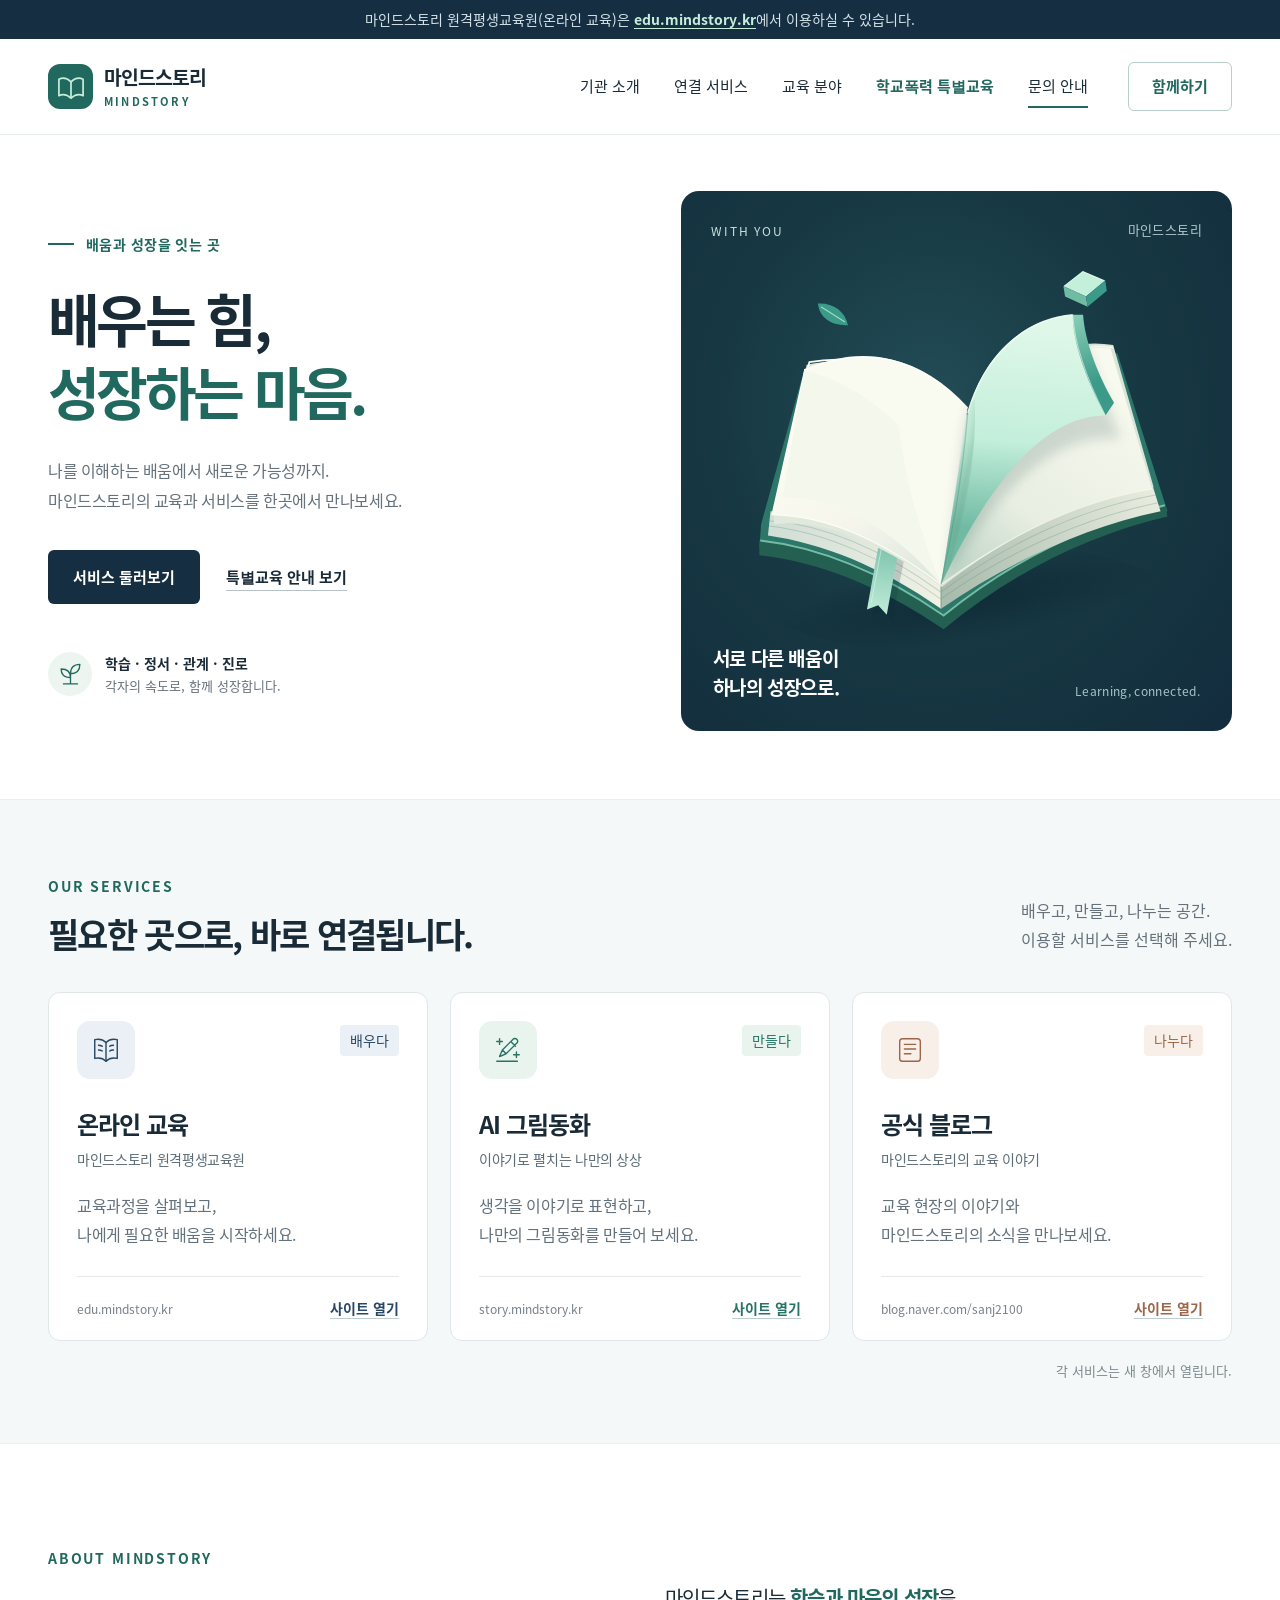
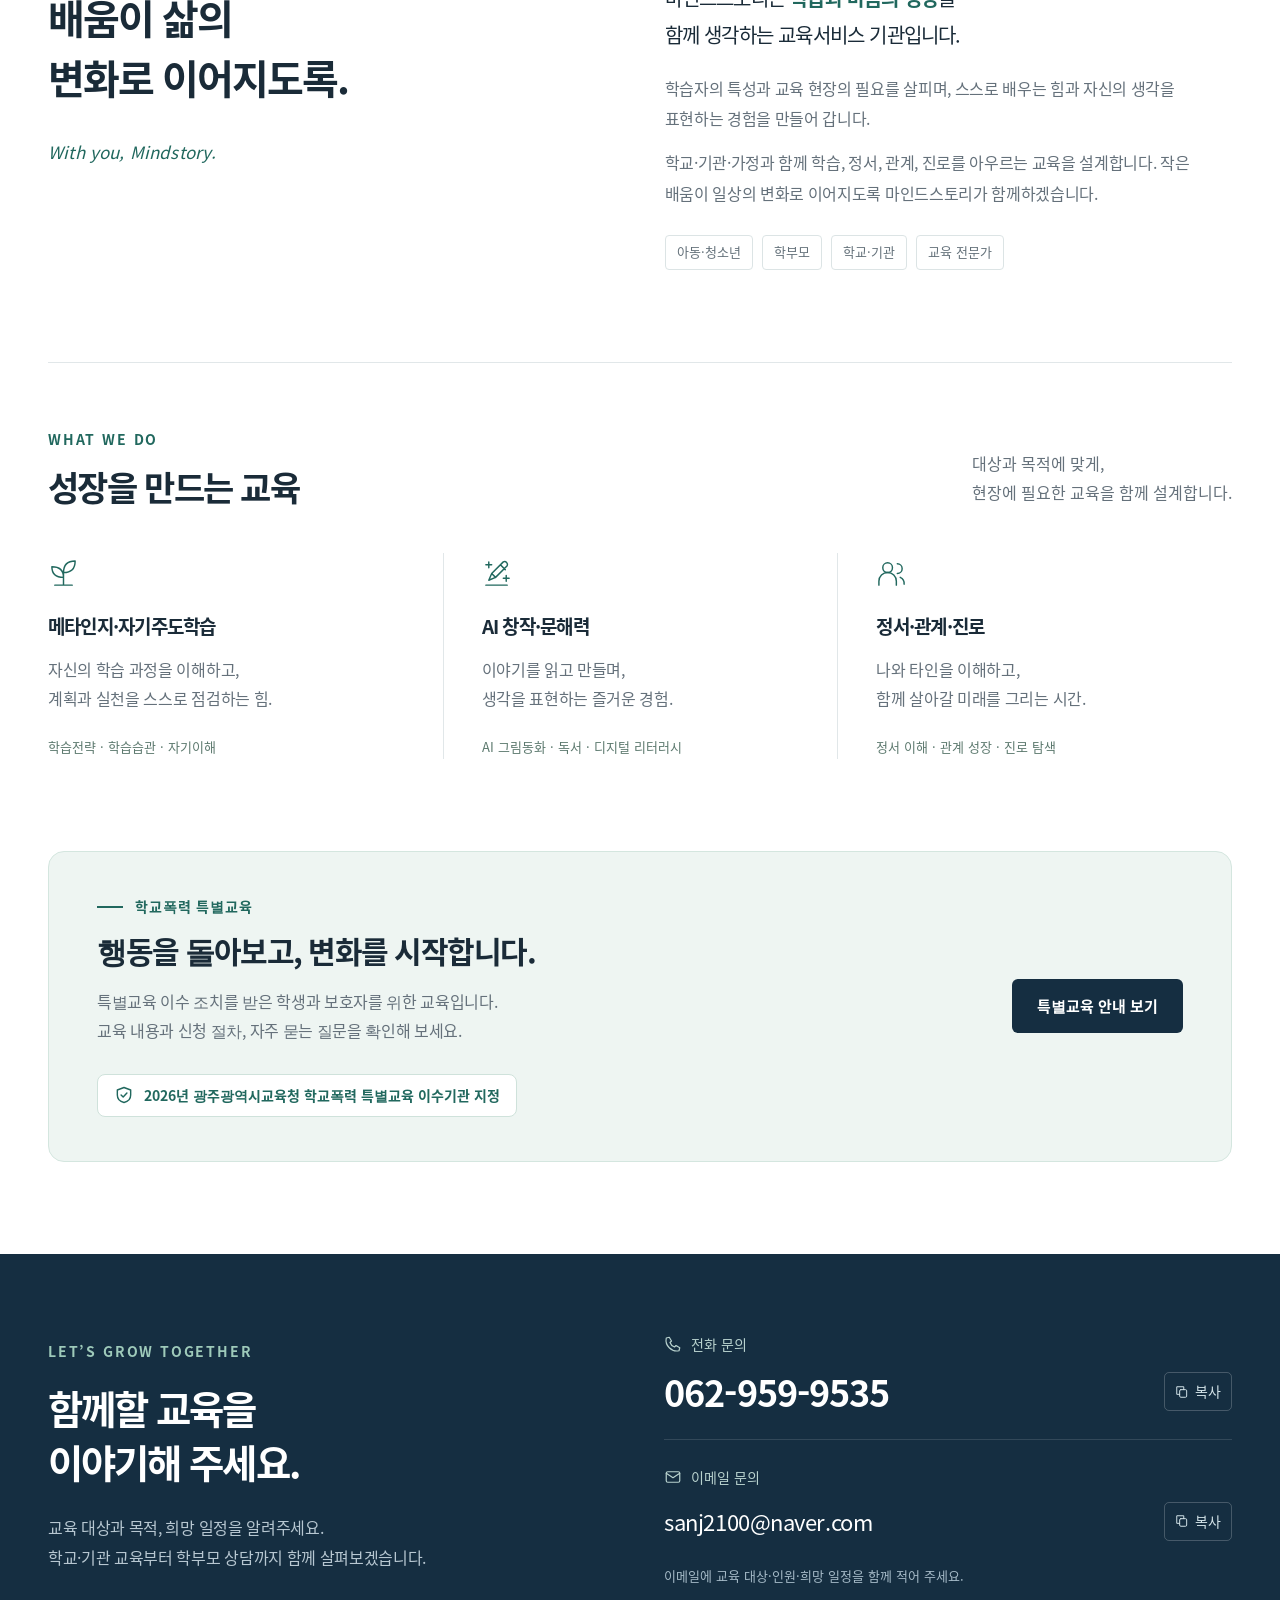
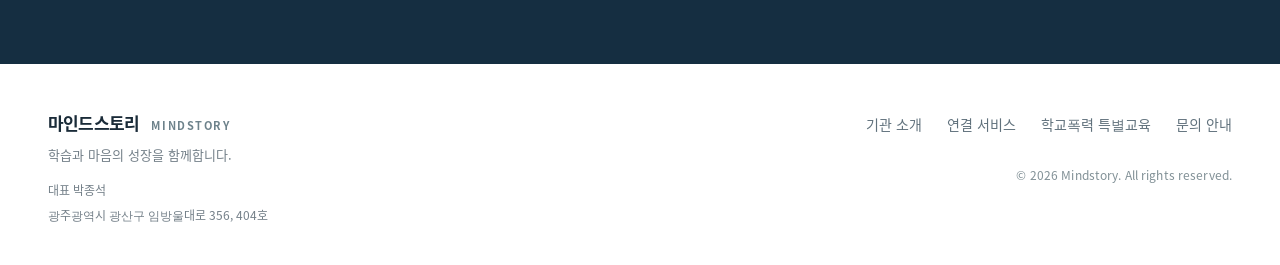
==== commit 670e48b5: "특별교육 페이지 '오시는 길' 섹션, 푸터 주소 추가 - 문의 섹션 위: 주소, 찾아오는 길, 네이버지도·카카오맵·주소 복사 버튼 - 주차·대중교통: 자리만 마련(대표 확인 후 입" ====
--- a/index.html
+++ b/index.html
@@ -6,6 +6,7 @@
   <meta name="theme-color" content="#173a42">
   <meta name="description" content="마인드스토리(MINDSTORY) 대표 홈페이지. 광주 교육서비스 기관 (주)마인드스토리의 원격평생교육원, AI 그림동화, 학교폭력 특별교육, 메타인지·자기주도학습 교육을 한곳에서 만나보세요.">
   <link rel="canonical" href="https://mindstory.kr/">
+  <meta name="naver-site-verification" content="cd55dc31dd004ac3a0c525640d729fd15856be29" />
   <meta property="og:url" content="https://mindstory.kr/">
   <meta property="og:site_name" content="마인드스토리">
   <meta property="og:type" content="website">
@@ -116,7 +117,7 @@
     </section>
   </main>
 
-  <footer class="footer container"><div><a class="footer-brand" href="#top">마인드스토리<span>MINDSTORY</span></a><p>학습과 마음의 성장을 함께합니다.</p><p class="footer-representative">대표 박종석</p></div><div class="footer-right"><nav aria-label="하단 메뉴"><a href="#about">기관 소개</a><a href="#services">연결 서비스</a><a href="special-education.html">학교폭력 특별교육</a><a href="#contact">문의 안내</a></nav><small>© <span data-year>2026</span> Mindstory. All rights reserved.</small></div></footer>
+  <footer class="footer container"><div><a class="footer-brand" href="#top">마인드스토리<span>MINDSTORY</span></a><p>학습과 마음의 성장을 함께합니다.</p><p class="footer-representative">대표 박종석</p><p class="footer-address">광주광역시 광산구 임방울대로 356, 404호</p></div><div class="footer-right"><nav aria-label="하단 메뉴"><a href="#about">기관 소개</a><a href="#services">연결 서비스</a><a href="special-education.html">학교폭력 특별교육</a><a href="#contact">문의 안내</a></nav><small>© <span data-year>2026</span> Mindstory. All rights reserved.</small></div></footer>
   <div class="toast" id="toast" role="status" aria-live="polite" aria-atomic="true"></div>
 </body>
 </html>
--- a/special.css
+++ b/special.css
@@ -118,3 +118,32 @@
 .move-notice{background:var(--navy);color:#d6e4ea;font-size:.875rem;line-height:1.5;text-align:center;padding:9px 16px}
 .move-notice a{color:var(--mint);font-weight:700;text-decoration:underline;text-underline-offset:3px}
 .move-notice a:hover{color:#fff}
+
+/* 오시는 길 */
+.location-grid{display:grid;grid-template-columns:1.4fr 1fr;gap:22px}
+.location-card{background:#fff;border:1px solid #dfe7e8;border-radius:14px;padding:30px}
+.location-row{display:flex;gap:14px;align-items:flex-start}
+.location-row>.icon{color:var(--teal);width:26px;height:26px;margin-top:2px}
+.location-card h3{font-size:1.125rem;letter-spacing:-.03em}
+.location-address{margin-top:6px;font-size:1.125rem;font-weight:700;line-height:1.6;letter-spacing:-.02em}
+.location-address span{display:block;font-size:.9375rem;font-weight:400;color:var(--muted)}
+.location-hint{margin-top:10px;color:var(--muted);line-height:1.8;letter-spacing:-.02em}
+.map-buttons{display:flex;flex-wrap:wrap;gap:10px;margin:22px 0 0 40px}
+.map-button{display:inline-flex;align-items:center;justify-content:center;min-height:46px;padding:10px 18px;border-radius:8px;font-size:.9375rem;font-weight:700;border:1px solid transparent;background:none;transition:filter .2s}
+.map-button:hover{filter:brightness(.95)}
+.map-naver{background:#03c75a;color:#fff}
+.map-kakao{background:#fee500;color:#191919}
+.map-copy{border-color:#c9d6d8;color:var(--navy);background:#fff}
+.location-sub{margin-top:26px;padding-top:22px;border-top:1px solid var(--line)}
+.location-pending{margin-top:6px;color:var(--muted);line-height:1.8}
+.location-pending a{color:var(--teal);font-weight:700;text-decoration:underline;text-underline-offset:3px}
+.location-day{background:var(--light)}
+.location-day .location-row{align-items:center}
+.day-list{list-style:none;margin:18px 0 0;padding:0}
+.day-list li{position:relative;padding:12px 0 12px 22px;border-top:1px solid var(--line);line-height:1.75;letter-spacing:-.02em}
+.day-list li:first-child{border-top:0}
+.day-list li::before{content:'';position:absolute;left:4px;top:1.35em;width:7px;height:7px;border-radius:50%;background:var(--teal)}
+.day-list li span{display:block;font-size:.8125rem;color:var(--muted)}
+.footer .footer-address{font-size:.75rem;margin-top:4px}
+@media(max-width:820px){.location-grid{grid-template-columns:1fr}}
+@media(max-width:650px){.location-card{padding:22px}.map-buttons{margin-left:0}.map-button{flex:1 1 auto}.location-address{font-size:1rem}}
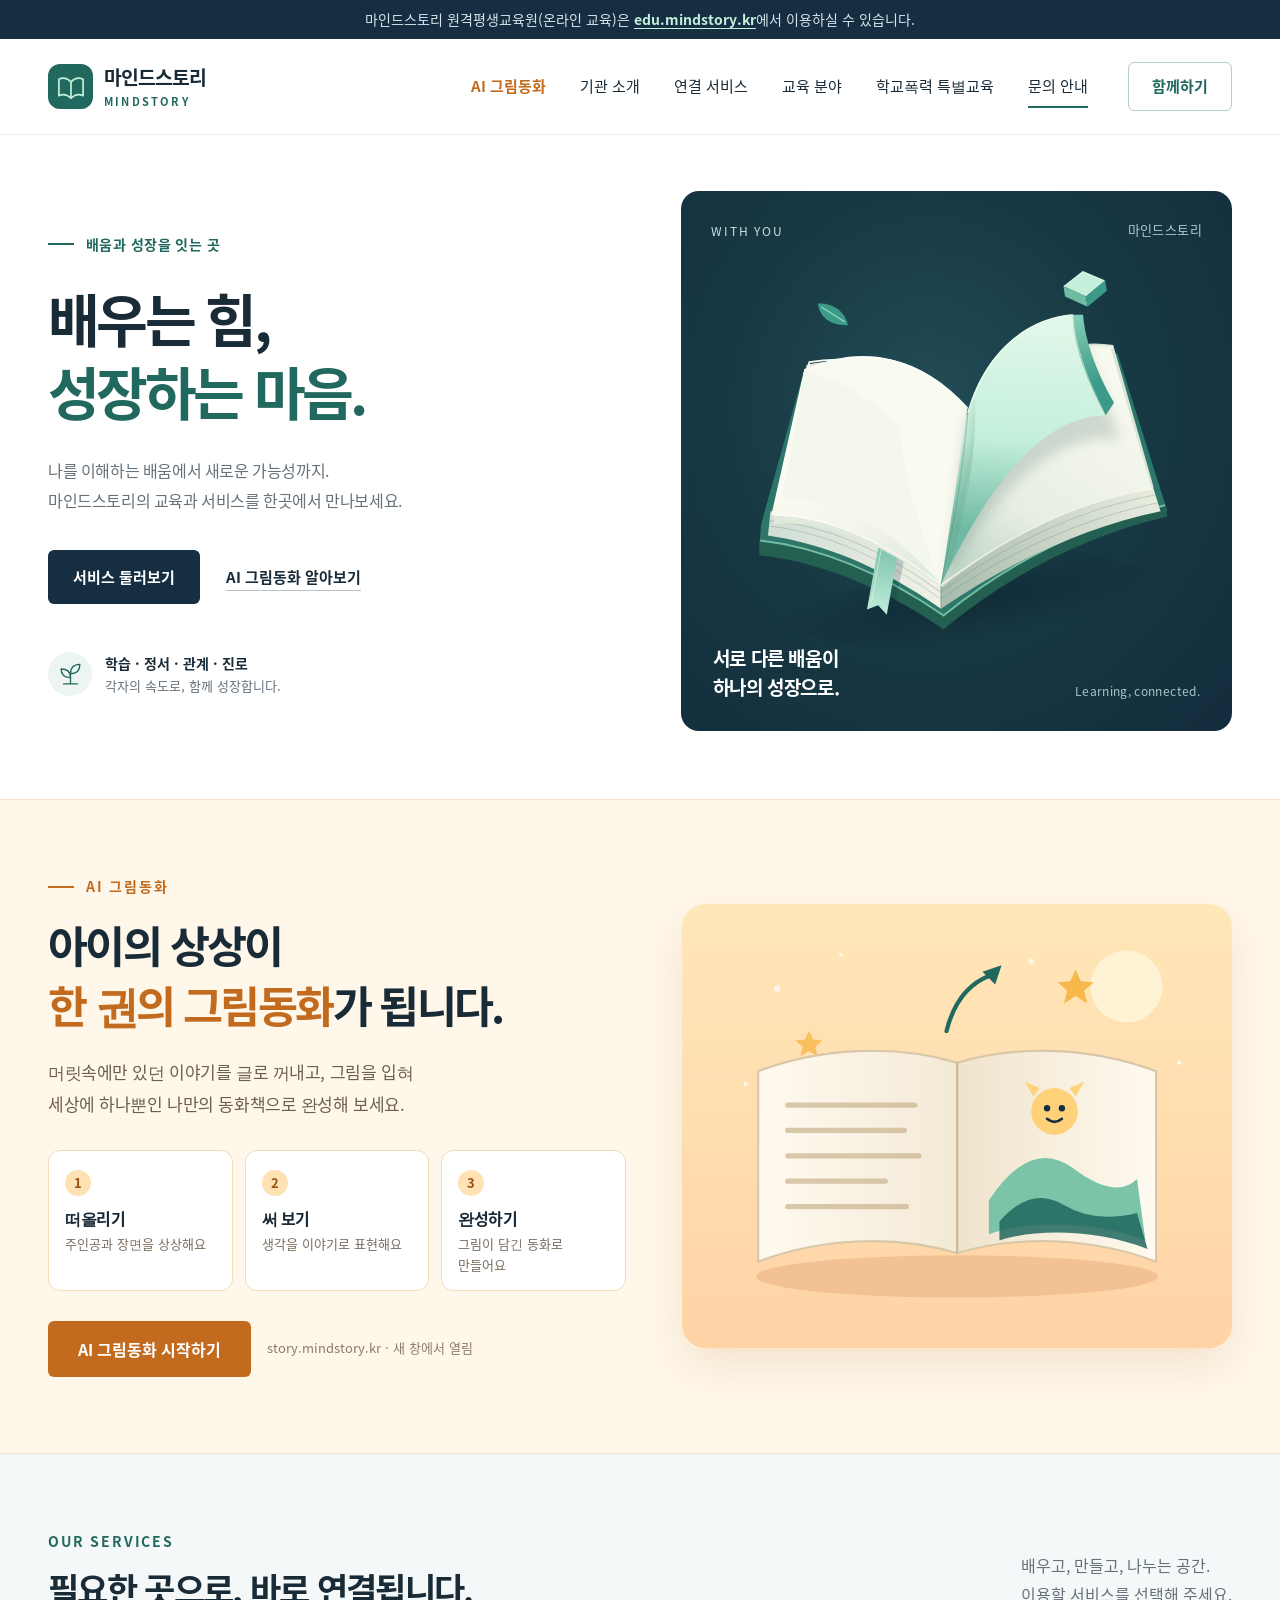
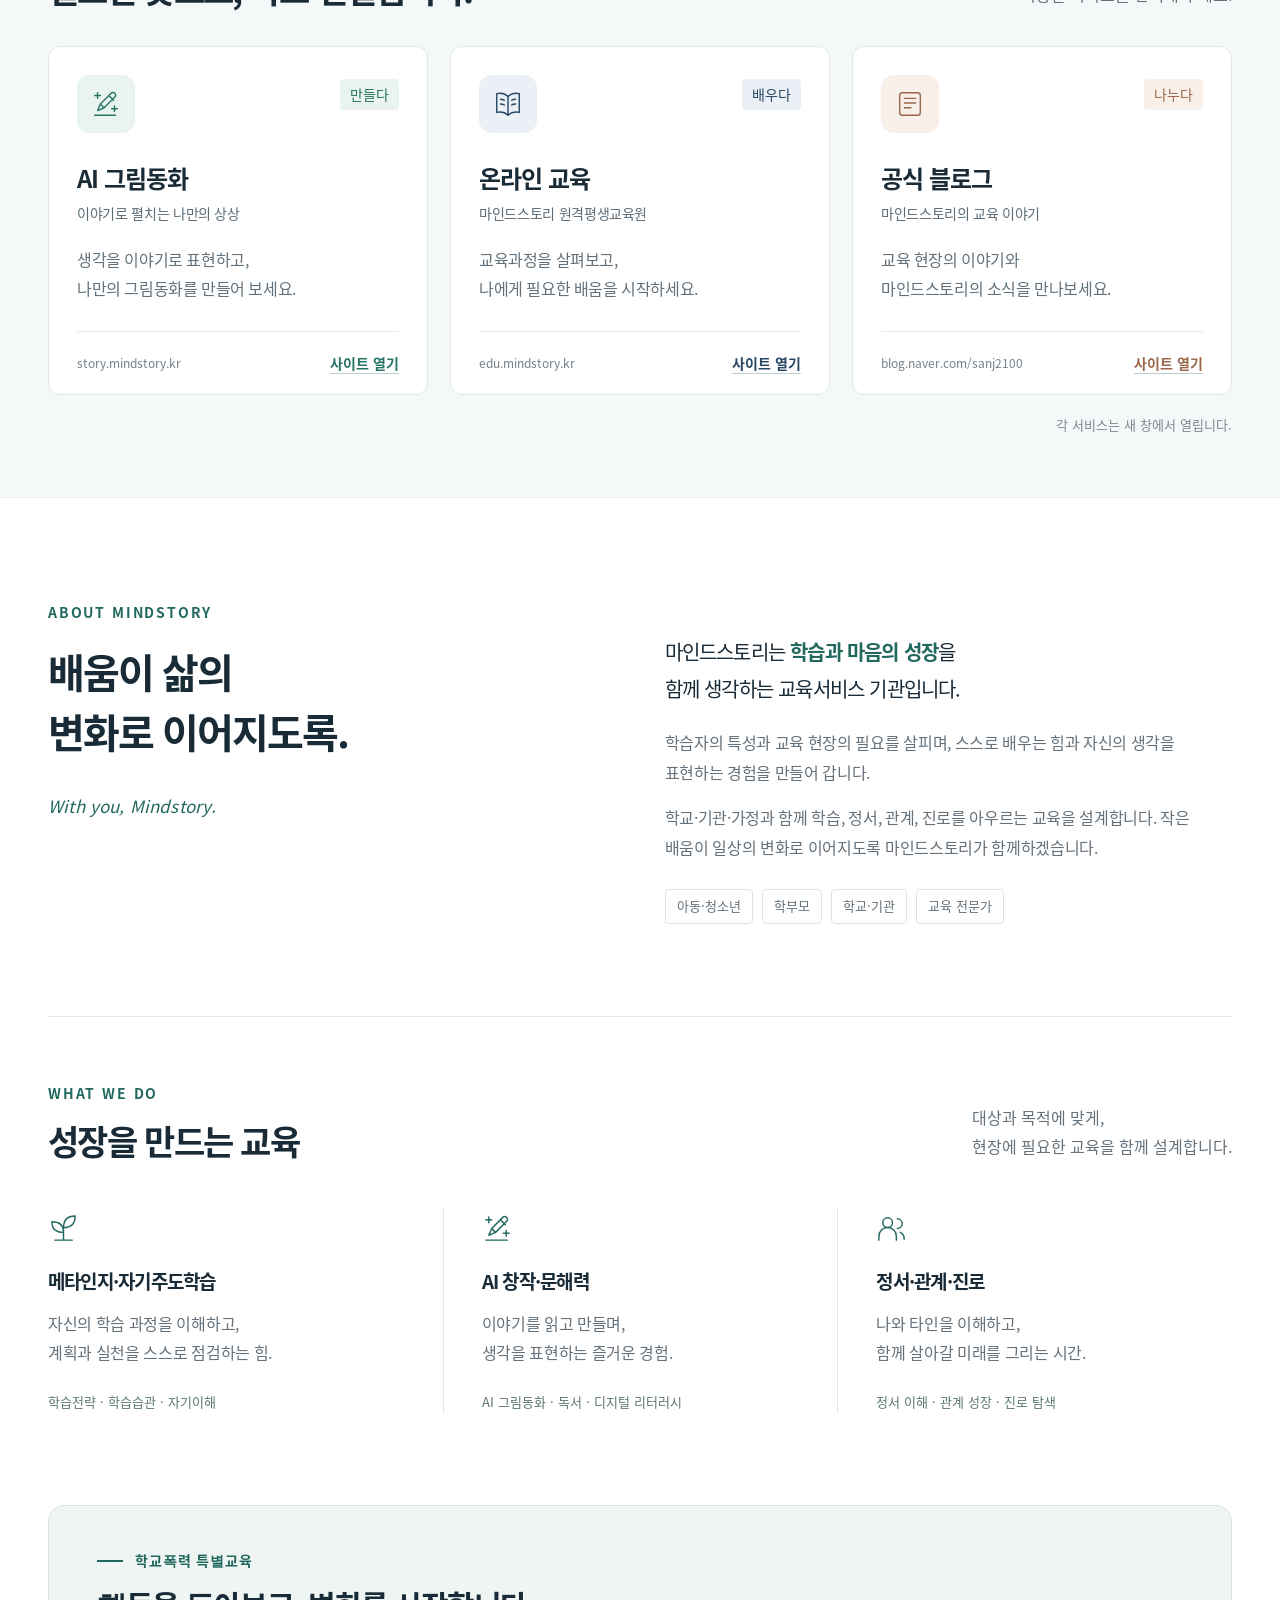
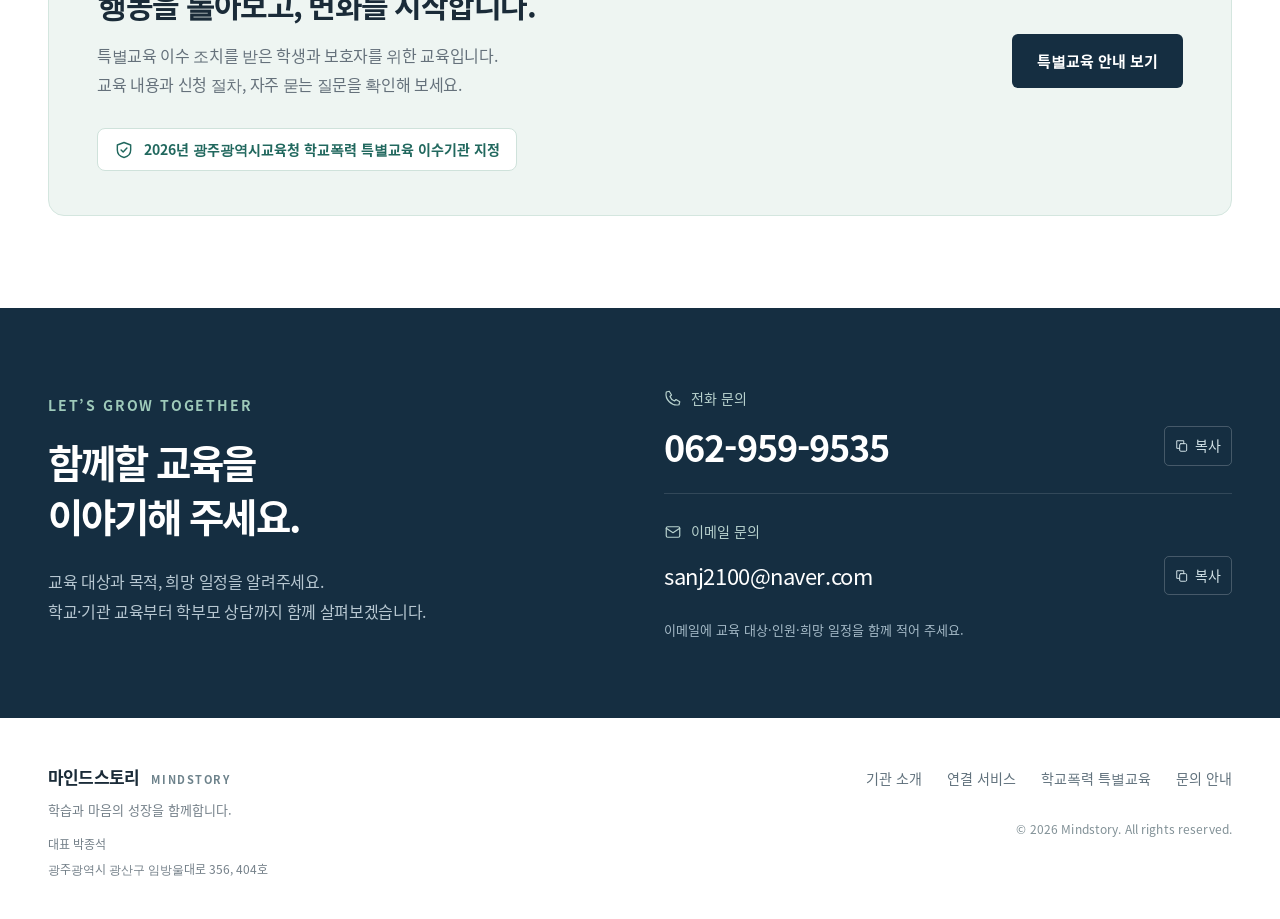
==== commit 8da6a9ca: "홈페이지: AI 그림동화 강조 - 첫 화면 바로 아래 AI 그림동화 소개 띠(3단계 안내, 시작하기 버튼, 그림) - 상단 메뉴 맨 앞에 AI 그림동화, 첫 화면 보조 버튼을 AI" ====
--- a/index.html
+++ b/index.html
@@ -4,9 +4,10 @@
   <meta charset="utf-8">
   <meta name="viewport" content="width=device-width, initial-scale=1">
   <meta name="theme-color" content="#173a42">
-  <meta name="description" content="마인드스토리(MINDSTORY) 대표 홈페이지. 광주 교육서비스 기관 (주)마인드스토리의 원격평생교육원, AI 그림동화, 학교폭력 특별교육, 메타인지·자기주도학습 교육을 한곳에서 만나보세요.">
+  <meta name="description" content="마인드스토리(MINDSTORY) — 아이의 상상이 그림동화가 되는 AI 그림동화, 원격평생교육원, 메타인지·자기주도학습 교육. 광주 교육서비스 기관 (주)마인드스토리 대표 홈페이지.">
   <link rel="canonical" href="https://mindstory.kr/">
   <meta name="naver-site-verification" content="cd55dc31dd004ac3a0c525640d729fd15856be29" />
+  <script type="application/ld+json">{"@context": "https://schema.org", "@type": "EducationalOrganization", "name": "마인드스토리", "alternateName": ["MINDSTORY", "(주)마인드스토리", "마인드스토리 원격평생교육원"], "url": "https://mindstory.kr/", "logo": "https://mindstory.kr/assets/favicon.svg", "description": "AI 그림동화와 원격평생교육원을 운영하는 광주 광산구 교육서비스 기관. 메타인지·자기주도학습, 학습·진로 상담, 학교폭력 특별교육.", "telephone": "+82-62-959-9535", "email": "sanj2100@naver.com", "address": {"@type": "PostalAddress", "streetAddress": "임방울대로 356, 404호", "addressLocality": "광산구", "addressRegion": "광주광역시", "addressCountry": "KR"}, "founder": {"@type": "Person", "name": "박종석"}, "sameAs": ["https://story.mindstory.kr/", "https://edu.mindstory.kr/", "https://blog.naver.com/sanj2100", "https://map.naver.com/p/entry/place/1515203433"]}</script>
   <meta property="og:url" content="https://mindstory.kr/">
   <meta property="og:site_name" content="마인드스토리">
   <meta property="og:type" content="website">
@@ -44,6 +45,7 @@
         <span class="brand-name">마인드스토리<span>MINDSTORY</span></span>
       </a>
       <nav class="desktop-nav" aria-label="주 메뉴">
+        <a class="nav-story" href="#story">AI 그림동화</a>
         <a href="#about">기관 소개</a>
         <a href="#services">연결 서비스</a>
         <a href="#education">교육 분야</a>
@@ -54,7 +56,7 @@
       <button class="menu-toggle" type="button" aria-expanded="false" aria-controls="mobile-nav" aria-label="메뉴 열기"><svg class="icon"><use href="#icon-menu"/></svg></button>
     </div>
     <nav id="mobile-nav" class="mobile-nav" aria-label="모바일 메뉴" hidden>
-      <a href="#about">기관 소개</a><a href="#services">연결 서비스</a><a href="#education">교육 분야</a><a class="nav-special" href="special-education.html">학교폭력 특별교육</a><a href="#contact">문의 안내</a>
+      <a class="nav-story" href="#story">AI 그림동화</a><a href="#about">기관 소개</a><a href="#services">연결 서비스</a><a href="#education">교육 분야</a><a class="nav-special" href="special-education.html">학교폭력 특별교육</a><a href="#contact">문의 안내</a>
     </nav>
   </header>
 
@@ -64,7 +66,7 @@
         <p class="eyebrow"><span class="eyebrow-rule"></span> 배움과 성장을 잇는 곳</p>
         <h1 id="hero-title">배우는 힘,<br><span>성장하는 마음.</span></h1>
         <p class="hero-description">나를 이해하는 배움에서 새로운 가능성까지.<br class="desktop-break">마인드스토리의 교육과 서비스를 한곳에서 만나보세요.</p>
-        <div class="hero-actions"><a class="button button-primary" href="#services">서비스 둘러보기</a><a class="button button-text" href="special-education.html">특별교육 안내 보기</a></div>
+        <div class="hero-actions"><a class="button button-primary" href="#services">서비스 둘러보기</a><a class="button button-text" href="#story">AI 그림동화 알아보기</a></div>
         <div class="hero-note"><span class="note-emblem" aria-hidden="true"><svg class="icon"><use href="#icon-growth"/></svg></span><p>학습 · 정서 · 관계 · 진로<span>각자의 속도로, 함께 성장합니다.</span></p></div>
       </div>
       <div class="hero-art">
@@ -74,12 +76,55 @@
       </div>
     </section>
 
+    <section class="story-band" id="story" aria-labelledby="story-title">
+      <div class="container story-inner">
+        <div class="story-copy">
+          <p class="eyebrow story-eyebrow"><span class="eyebrow-rule"></span> AI 그림동화</p>
+          <h2 id="story-title">아이의 상상이<br><span>한 권의 그림동화</span>가 됩니다.</h2>
+          <p class="story-lead">머릿속에만 있던 이야기를 글로 꺼내고, 그림을 입혀 <br class="desktop-break">세상에 하나뿐인 나만의 동화책으로 완성해 보세요.</p>
+          <ol class="story-steps">
+            <li><strong>떠올리기</strong><span>주인공과 장면을 상상해요</span></li>
+            <li><strong>써 보기</strong><span>생각을 이야기로 표현해요</span></li>
+            <li><strong>완성하기</strong><span>그림이 담긴 동화로 만들어요</span></li>
+          </ol>
+          <div class="story-actions">
+            <a class="button story-button" href="https://story.mindstory.kr/" target="_blank" rel="noopener noreferrer">AI 그림동화 시작하기</a>
+            <span class="story-domain">story.mindstory.kr · 새 창에서 열림</span>
+          </div>
+        </div>
+        <div class="story-art" aria-hidden="true">
+          <svg viewBox="0 0 520 420" role="presentation">
+            <defs>
+              <linearGradient id="sky" x1="0" y1="0" x2="0" y2="1"><stop offset="0" stop-color="#ffe7b8"/><stop offset="1" stop-color="#ffd3a6"/></linearGradient>
+              <linearGradient id="pageL" x1="0" y1="0" x2="1" y2="0"><stop offset="0" stop-color="#fffaf0"/><stop offset="1" stop-color="#f3e9d6"/></linearGradient>
+              <linearGradient id="pageR" x1="1" y1="0" x2="0" y2="0"><stop offset="0" stop-color="#fffaf0"/><stop offset="1" stop-color="#efe3cc"/></linearGradient>
+            </defs>
+            <rect width="520" height="420" rx="22" fill="url(#sky)"/>
+            <circle cx="420" cy="78" r="34" fill="#fff3d6"/>
+            <g fill="#fffaf0" opacity=".9"><circle cx="90" cy="80" r="3"/><circle cx="150" cy="48" r="2"/><circle cx="330" cy="54" r="2.5"/><circle cx="470" cy="150" r="2"/><circle cx="60" cy="170" r="2"/></g>
+            <path d="M372 62l5 11 12 1-9 8 3 12-11-7-11 7 3-12-9-8 12-1z" fill="#f6b84a"/>
+            <path d="M120 120l4 8 9 1-7 6 2 9-8-5-8 5 2-9-7-6 9-1z" fill="#f6b84a" opacity=".8"/>
+            <ellipse cx="260" cy="352" rx="190" ry="20" fill="#e3a978" opacity=".45"/>
+            <path d="M260 150 C200 132 130 136 72 158 L72 338 C130 316 200 312 260 330 Z" fill="url(#pageL)" stroke="#d8c7a8" stroke-width="2"/>
+            <path d="M260 150 C320 132 390 136 448 158 L448 338 C390 316 320 312 260 330 Z" fill="url(#pageR)" stroke="#d8c7a8" stroke-width="2"/>
+            <path d="M260 150 L260 330" stroke="#cdb995" stroke-width="2"/>
+            <g stroke="#c9b48e" stroke-width="5" stroke-linecap="round" opacity=".7"><path d="M100 190h120"/><path d="M100 214h110"/><path d="M100 238h124"/><path d="M100 262h92"/><path d="M100 286h112"/></g>
+            <path d="M290 280 q40-60 80-30 t60 10 L438 318 C392 300 330 298 290 312 Z" fill="#7cc4a8"/>
+            <path d="M300 300 q30-34 60-16 t70 8 L440 326 C394 308 336 306 300 318 Z" fill="#21685e" opacity=".85"/>
+            <g transform="translate(352 196)"><circle r="22" fill="#ffd27a"/><circle cx="-7" cy="-3" r="3" fill="#152e41"/><circle cx="7" cy="-3" r="3" fill="#152e41"/><path d="M-7 7q7 6 14 0" stroke="#152e41" stroke-width="2.5" fill="none" stroke-linecap="round"/><path d="M-20-14l-8-14 14 6z M20-14l8-14-14 6z" fill="#ffd27a"/></g>
+            <path d="M250 120 q10-40 40-52" stroke="#21685e" stroke-width="4" fill="none" stroke-linecap="round"/>
+            <path d="M284 64 l18-6 -6 18z" fill="#21685e"/>
+          </svg>
+        </div>
+      </div>
+    </section>
+
     <section class="services-section" id="services" aria-labelledby="services-title">
       <div class="container">
         <div class="section-heading"><div><p class="eyebrow">OUR SERVICES</p><h2 id="services-title">필요한 곳으로,<br class="mobile-only"> 바로 연결됩니다.</h2></div><p class="section-description">배우고, 만들고, 나누는 공간.<br>이용할 서비스를 선택해 주세요.</p></div>
         <div class="service-grid" id="service-grid">
+          <a class="service-card tone-teal" href="https://story.mindstory.kr/" target="_blank" rel="noopener noreferrer" aria-label="AI 그림동화, 새 창에서 열기"><div class="service-top"><span class="service-icon"><svg class="icon"><use href="#icon-create"/></svg></span><span class="service-tag">만들다</span></div><h3>AI 그림동화</h3><p class="service-subtitle">이야기로 펼치는 나만의 상상</p><p class="service-description">생각을 이야기로 표현하고,<br>나만의 그림동화를 만들어 보세요.</p><div class="service-bottom"><span>story.mindstory.kr</span><span class="service-link-label">사이트 열기</span></div></a>
           <a class="service-card tone-navy" href="https://edu.mindstory.kr/" target="_blank" rel="noopener noreferrer" aria-label="온라인 교육 — 마인드스토리 원격평생교육원, 새 창에서 열기"><div class="service-top"><span class="service-icon"><svg class="icon"><use href="#icon-book"/></svg></span><span class="service-tag">배우다</span></div><h3>온라인 교육</h3><p class="service-subtitle">마인드스토리 원격평생교육원</p><p class="service-description">교육과정을 살펴보고,<br>나에게 필요한 배움을 시작하세요.</p><div class="service-bottom"><span>edu.mindstory.kr</span><span class="service-link-label">사이트 열기</span></div></a>
-          <a class="service-card tone-teal" href="https://story.mindstory.kr/" target="_blank" rel="noopener noreferrer" aria-label="AI 그림동화, 새 창에서 열기"><div class="service-top"><span class="service-icon"><svg class="icon"><use href="#icon-create"/></svg></span><span class="service-tag">만들다</span></div><h3>AI 그림동화</h3><p class="service-subtitle">이야기로 펼치는 나만의 상상</p><p class="service-description">생각을 이야기로 표현하고,<br>나만의 그림동화를 만들어 보세요.</p><div class="service-bottom"><span>story.mindstory.kr</span><span class="service-link-label">사이트 열기</span></div></a>
           <a class="service-card tone-clay" href="https://blog.naver.com/sanj2100" target="_blank" rel="noopener noreferrer" aria-label="공식 블로그, 새 창에서 열기"><div class="service-top"><span class="service-icon"><svg class="icon"><use href="#icon-news"/></svg></span><span class="service-tag">나누다</span></div><h3>공식 블로그</h3><p class="service-subtitle">마인드스토리의 교육 이야기</p><p class="service-description">교육 현장의 이야기와<br>마인드스토리의 소식을 만나보세요.</p><div class="service-bottom"><span>blog.naver.com/sanj2100</span><span class="service-link-label">사이트 열기</span></div></a>
         </div>
         <p class="external-note">각 서비스는 새 창에서 열립니다.</p>
--- a/special.css
+++ b/special.css
@@ -1,6 +1,5 @@
 /* 학교폭력 특별교육 코너 전용 스타일 (styles.css 다음에 불러옵니다) */
-.desktop-nav a.nav-special{color:var(--teal);font-weight:700}
-.mobile-nav a.nav-special{color:var(--teal);font-weight:700}
+.desktop-nav a.nav-story,.mobile-nav a.nav-story{color:#c26a1e;font-weight:700}
 
 /* 메인 화면 안내 배너 */
 .special-banner-section{padding:0 0 92px}
@@ -147,3 +146,23 @@
 .footer .footer-address{font-size:.75rem;margin-top:4px}
 @media(max-width:820px){.location-grid{grid-template-columns:1fr}}
 @media(max-width:650px){.location-card{padding:22px}.map-buttons{margin-left:0}.map-button{flex:1 1 auto}.location-address{font-size:1rem}}
+
+/* AI 그림동화 강조 띠 */
+.story-band{background:#fff7ea;border-top:1px solid #f3e2c4;border-bottom:1px solid #f3e2c4;padding:76px 0}
+.story-inner{display:grid;grid-template-columns:1.05fr 1fr;gap:56px;align-items:center}
+.story-eyebrow{color:#c26a1e}.story-eyebrow .eyebrow-rule{background:#c26a1e}
+.story-copy h2{font-size:clamp(2rem,3.4vw,2.75rem);line-height:1.38;letter-spacing:-.06em;margin-top:18px}
+.story-copy h2 span{color:#c26a1e}
+.story-lead{margin-top:20px;font-size:1.0625rem;line-height:1.9;color:#6b5f52;letter-spacing:-.025em}
+.story-steps{list-style:none;margin:30px 0 0;padding:0;display:grid;grid-template-columns:repeat(3,minmax(0,1fr));gap:12px;counter-reset:st}
+.story-steps li{counter-increment:st;background:#fff;border:1px solid #f0dcb9;border-radius:12px;padding:16px 16px 15px}
+.story-steps li::before{content:counter(st);display:inline-grid;place-items:center;width:26px;height:26px;border-radius:50%;background:#ffe2b3;color:#9a4f12;font-size:.8125rem;font-weight:700;margin-bottom:8px}
+.story-steps strong{display:block;font-size:1rem;letter-spacing:-.03em}
+.story-steps span{display:block;margin-top:2px;font-size:.8125rem;color:#7a6d5f;line-height:1.55}
+.story-actions{display:flex;align-items:center;gap:16px;flex-wrap:wrap;margin-top:30px}
+.story-button{background:#c26a1e;color:#fff;min-height:56px;padding-inline:30px;font-size:1rem}
+.story-button:hover{background:#a95a15}
+.story-domain{font-size:.8125rem;color:#8a7c6c}
+.story-art svg{width:100%;height:auto;border-radius:22px;box-shadow:0 18px 40px #b0703022}
+@media(max-width:820px){.story-inner{grid-template-columns:1fr;gap:34px}.story-art{max-width:520px}}
+@media(max-width:650px){.story-band{padding:46px 0}.story-lead{font-size:1rem}.story-steps{grid-template-columns:1fr;gap:8px}.story-steps li{display:flex;align-items:center;gap:12px;padding:12px 14px}.story-steps li::before{margin:0;flex-shrink:0}.story-button{width:100%}}
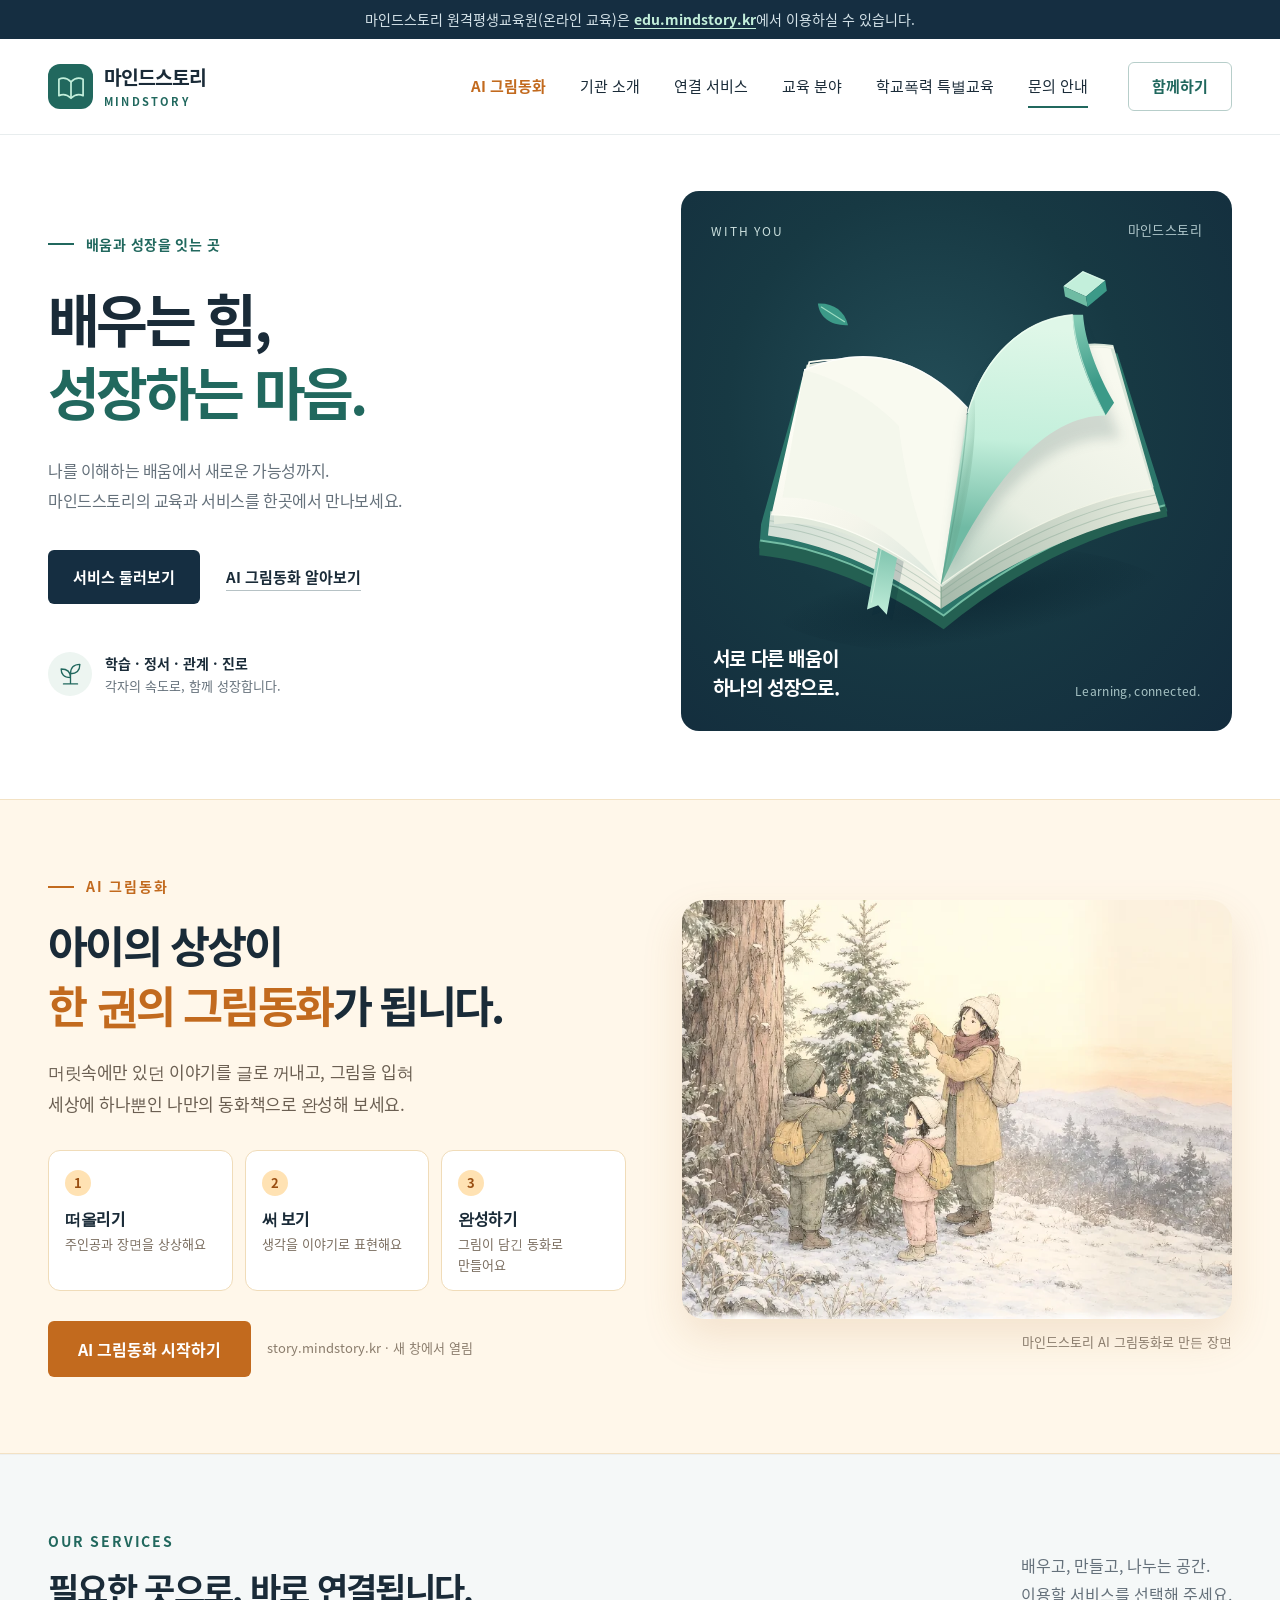
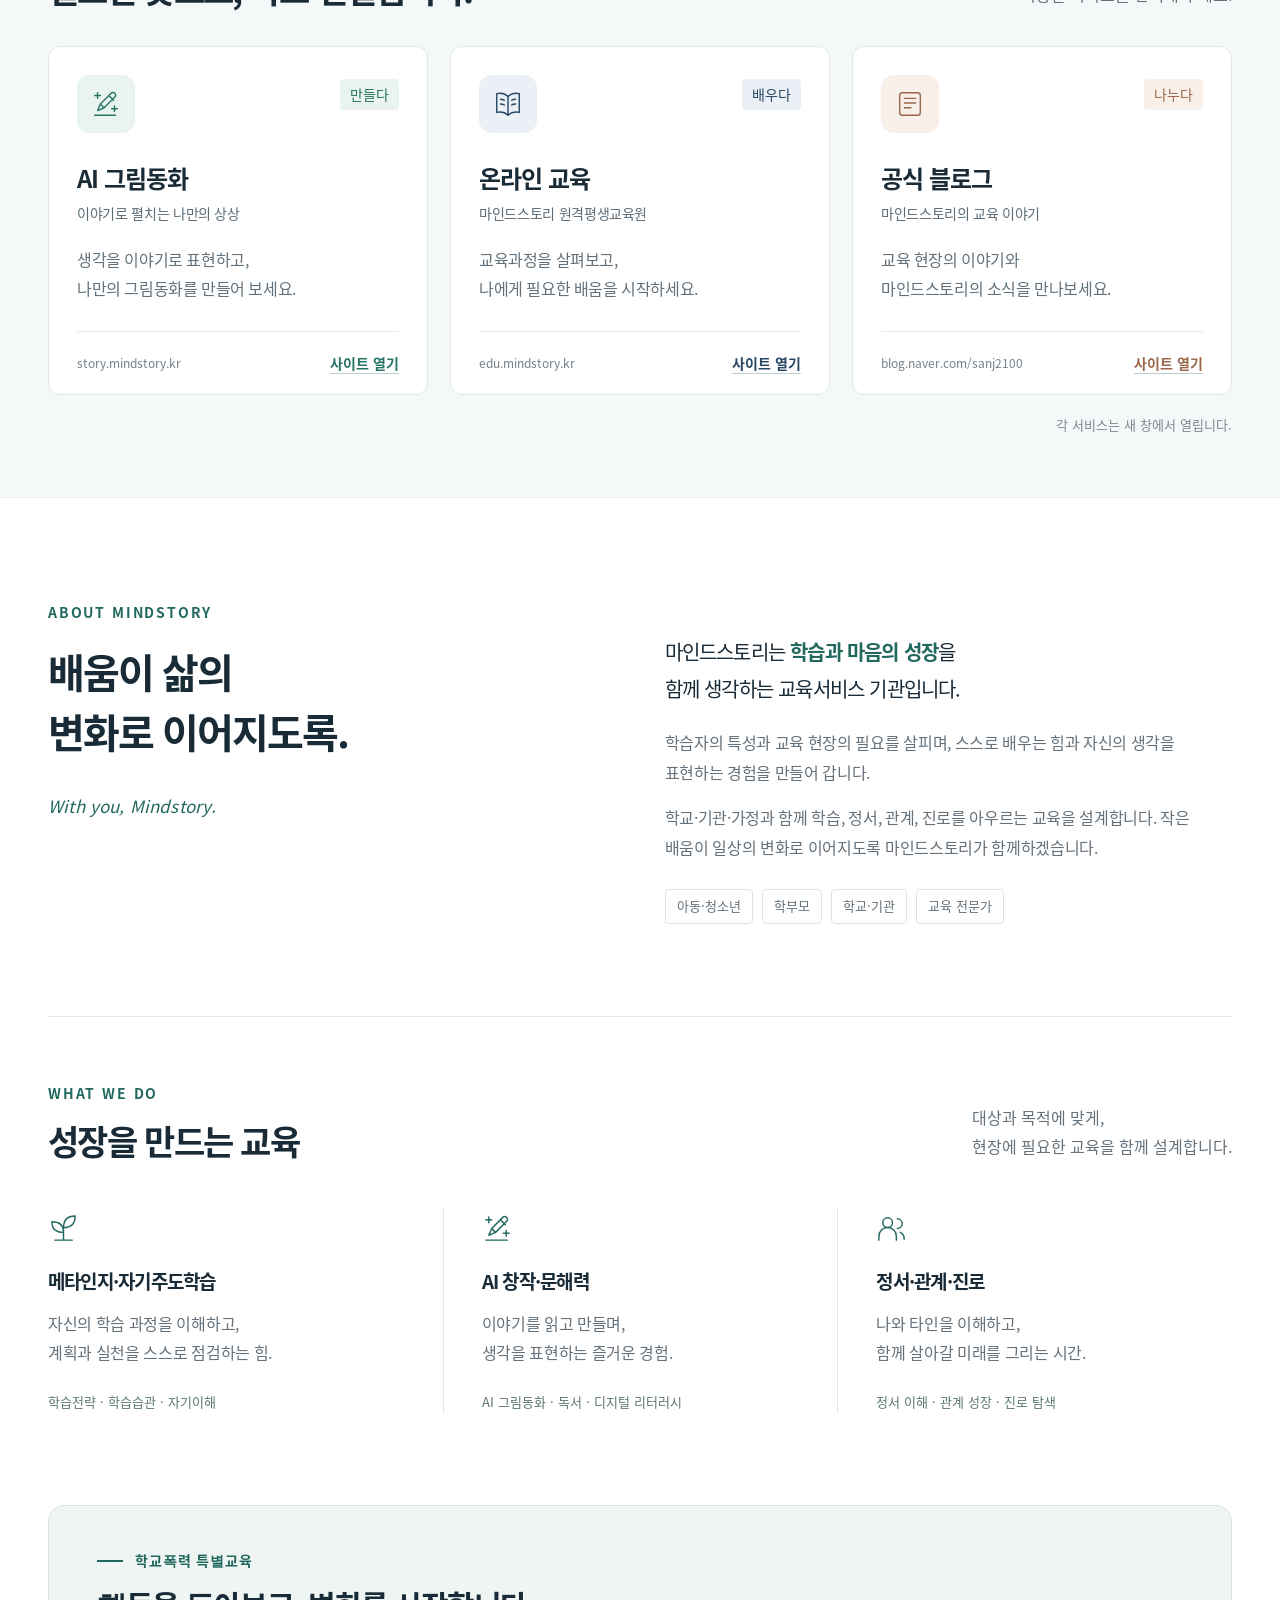
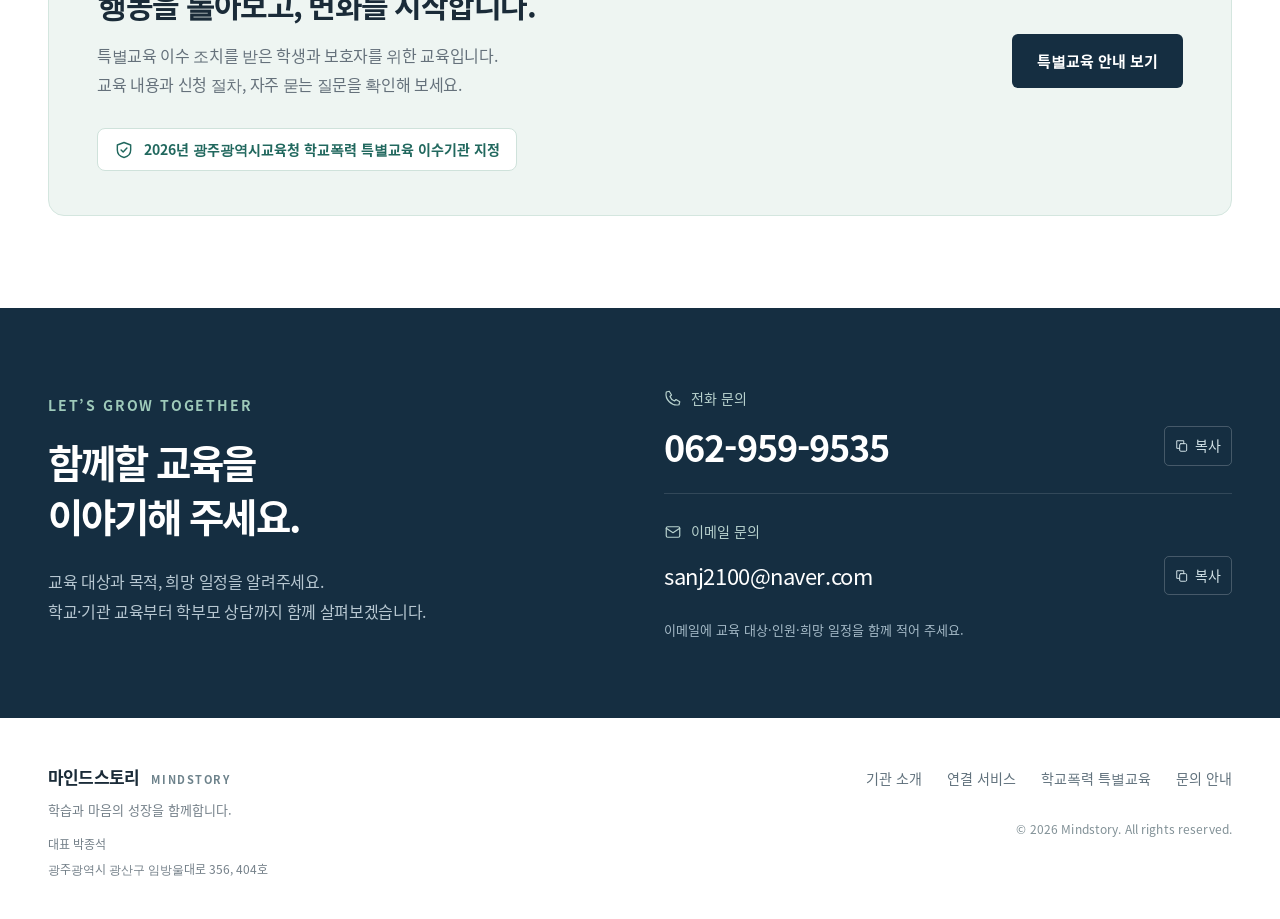
==== commit aadcddc2: "AI 그림동화 띠에 실제 제작 그림 적용, 디자인 파일 캐시 문제 수정 - 그림: 눈 덮인 숲 장면(마인드스토리 AI 그림동화 제작) webp+jpg - styles/special" ====
--- a/index.html
+++ b/index.html
@@ -16,10 +16,10 @@
   <title>마인드스토리 | 배우는 힘, 성장하는 마음</title>
   <link rel="icon" href="assets/favicon.svg" type="image/svg+xml">
   <link rel="preload" href="assets/mindstory-sans-regular.woff" as="font" type="font/woff" crossorigin>
-  <link rel="stylesheet" href="styles.css">
-  <link rel="stylesheet" href="special.css">
-  <script src="site-config.js" defer></script>
-  <script src="site.js" defer></script>
+  <link rel="stylesheet" href="styles.css?v=20261126">
+  <link rel="stylesheet" href="special.css?v=20261126">
+  <script src="site-config.js?v=20261126" defer></script>
+  <script src="site.js?v=20261126" defer></script>
 </head>
 <body>
   <a class="skip-link" href="#main">본문으로 바로가기</a>
@@ -92,30 +92,13 @@
             <span class="story-domain">story.mindstory.kr · 새 창에서 열림</span>
           </div>
         </div>
-        <div class="story-art" aria-hidden="true">
-          <svg viewBox="0 0 520 420" role="presentation">
-            <defs>
-              <linearGradient id="sky" x1="0" y1="0" x2="0" y2="1"><stop offset="0" stop-color="#ffe7b8"/><stop offset="1" stop-color="#ffd3a6"/></linearGradient>
-              <linearGradient id="pageL" x1="0" y1="0" x2="1" y2="0"><stop offset="0" stop-color="#fffaf0"/><stop offset="1" stop-color="#f3e9d6"/></linearGradient>
-              <linearGradient id="pageR" x1="1" y1="0" x2="0" y2="0"><stop offset="0" stop-color="#fffaf0"/><stop offset="1" stop-color="#efe3cc"/></linearGradient>
-            </defs>
-            <rect width="520" height="420" rx="22" fill="url(#sky)"/>
-            <circle cx="420" cy="78" r="34" fill="#fff3d6"/>
-            <g fill="#fffaf0" opacity=".9"><circle cx="90" cy="80" r="3"/><circle cx="150" cy="48" r="2"/><circle cx="330" cy="54" r="2.5"/><circle cx="470" cy="150" r="2"/><circle cx="60" cy="170" r="2"/></g>
-            <path d="M372 62l5 11 12 1-9 8 3 12-11-7-11 7 3-12-9-8 12-1z" fill="#f6b84a"/>
-            <path d="M120 120l4 8 9 1-7 6 2 9-8-5-8 5 2-9-7-6 9-1z" fill="#f6b84a" opacity=".8"/>
-            <ellipse cx="260" cy="352" rx="190" ry="20" fill="#e3a978" opacity=".45"/>
-            <path d="M260 150 C200 132 130 136 72 158 L72 338 C130 316 200 312 260 330 Z" fill="url(#pageL)" stroke="#d8c7a8" stroke-width="2"/>
-            <path d="M260 150 C320 132 390 136 448 158 L448 338 C390 316 320 312 260 330 Z" fill="url(#pageR)" stroke="#d8c7a8" stroke-width="2"/>
-            <path d="M260 150 L260 330" stroke="#cdb995" stroke-width="2"/>
-            <g stroke="#c9b48e" stroke-width="5" stroke-linecap="round" opacity=".7"><path d="M100 190h120"/><path d="M100 214h110"/><path d="M100 238h124"/><path d="M100 262h92"/><path d="M100 286h112"/></g>
-            <path d="M290 280 q40-60 80-30 t60 10 L438 318 C392 300 330 298 290 312 Z" fill="#7cc4a8"/>
-            <path d="M300 300 q30-34 60-16 t70 8 L440 326 C394 308 336 306 300 318 Z" fill="#21685e" opacity=".85"/>
-            <g transform="translate(352 196)"><circle r="22" fill="#ffd27a"/><circle cx="-7" cy="-3" r="3" fill="#152e41"/><circle cx="7" cy="-3" r="3" fill="#152e41"/><path d="M-7 7q7 6 14 0" stroke="#152e41" stroke-width="2.5" fill="none" stroke-linecap="round"/><path d="M-20-14l-8-14 14 6z M20-14l8-14-14 6z" fill="#ffd27a"/></g>
-            <path d="M250 120 q10-40 40-52" stroke="#21685e" stroke-width="4" fill="none" stroke-linecap="round"/>
-            <path d="M284 64 l18-6 -6 18z" fill="#21685e"/>
-          </svg>
-        </div>
+        <figure class="story-art">
+          <picture>
+            <source srcset="assets/story-winter-forest.webp" type="image/webp">
+            <img src="assets/story-winter-forest.jpg" width="764" height="582" loading="lazy" decoding="async" alt="눈 덮인 숲에서 엄마와 두 아이가 솔방울과 화환으로 나무를 꾸미는 수채화풍 그림동화 장면">
+          </picture>
+          <figcaption>마인드스토리 AI 그림동화로 만든 장면</figcaption>
+        </figure>
       </div>
     </section>
 
--- a/special.css
+++ b/special.css
@@ -163,6 +163,6 @@
 .story-button{background:#c26a1e;color:#fff;min-height:56px;padding-inline:30px;font-size:1rem}
 .story-button:hover{background:#a95a15}
 .story-domain{font-size:.8125rem;color:#8a7c6c}
-.story-art svg{width:100%;height:auto;border-radius:22px;box-shadow:0 18px 40px #b0703022}
+.story-art{margin:0}.story-art img{width:100%;height:auto;border-radius:22px;box-shadow:0 18px 40px #b0703026;background:#f3eee4}.story-art figcaption{margin-top:12px;font-size:.8125rem;color:#8a7c6c;text-align:right}
 @media(max-width:820px){.story-inner{grid-template-columns:1fr;gap:34px}.story-art{max-width:520px}}
 @media(max-width:650px){.story-band{padding:46px 0}.story-lead{font-size:1rem}.story-steps{grid-template-columns:1fr;gap:8px}.story-steps li{display:flex;align-items:center;gap:12px;padding:12px 14px}.story-steps li::before{margin:0;flex-shrink:0}.story-button{width:100%}}
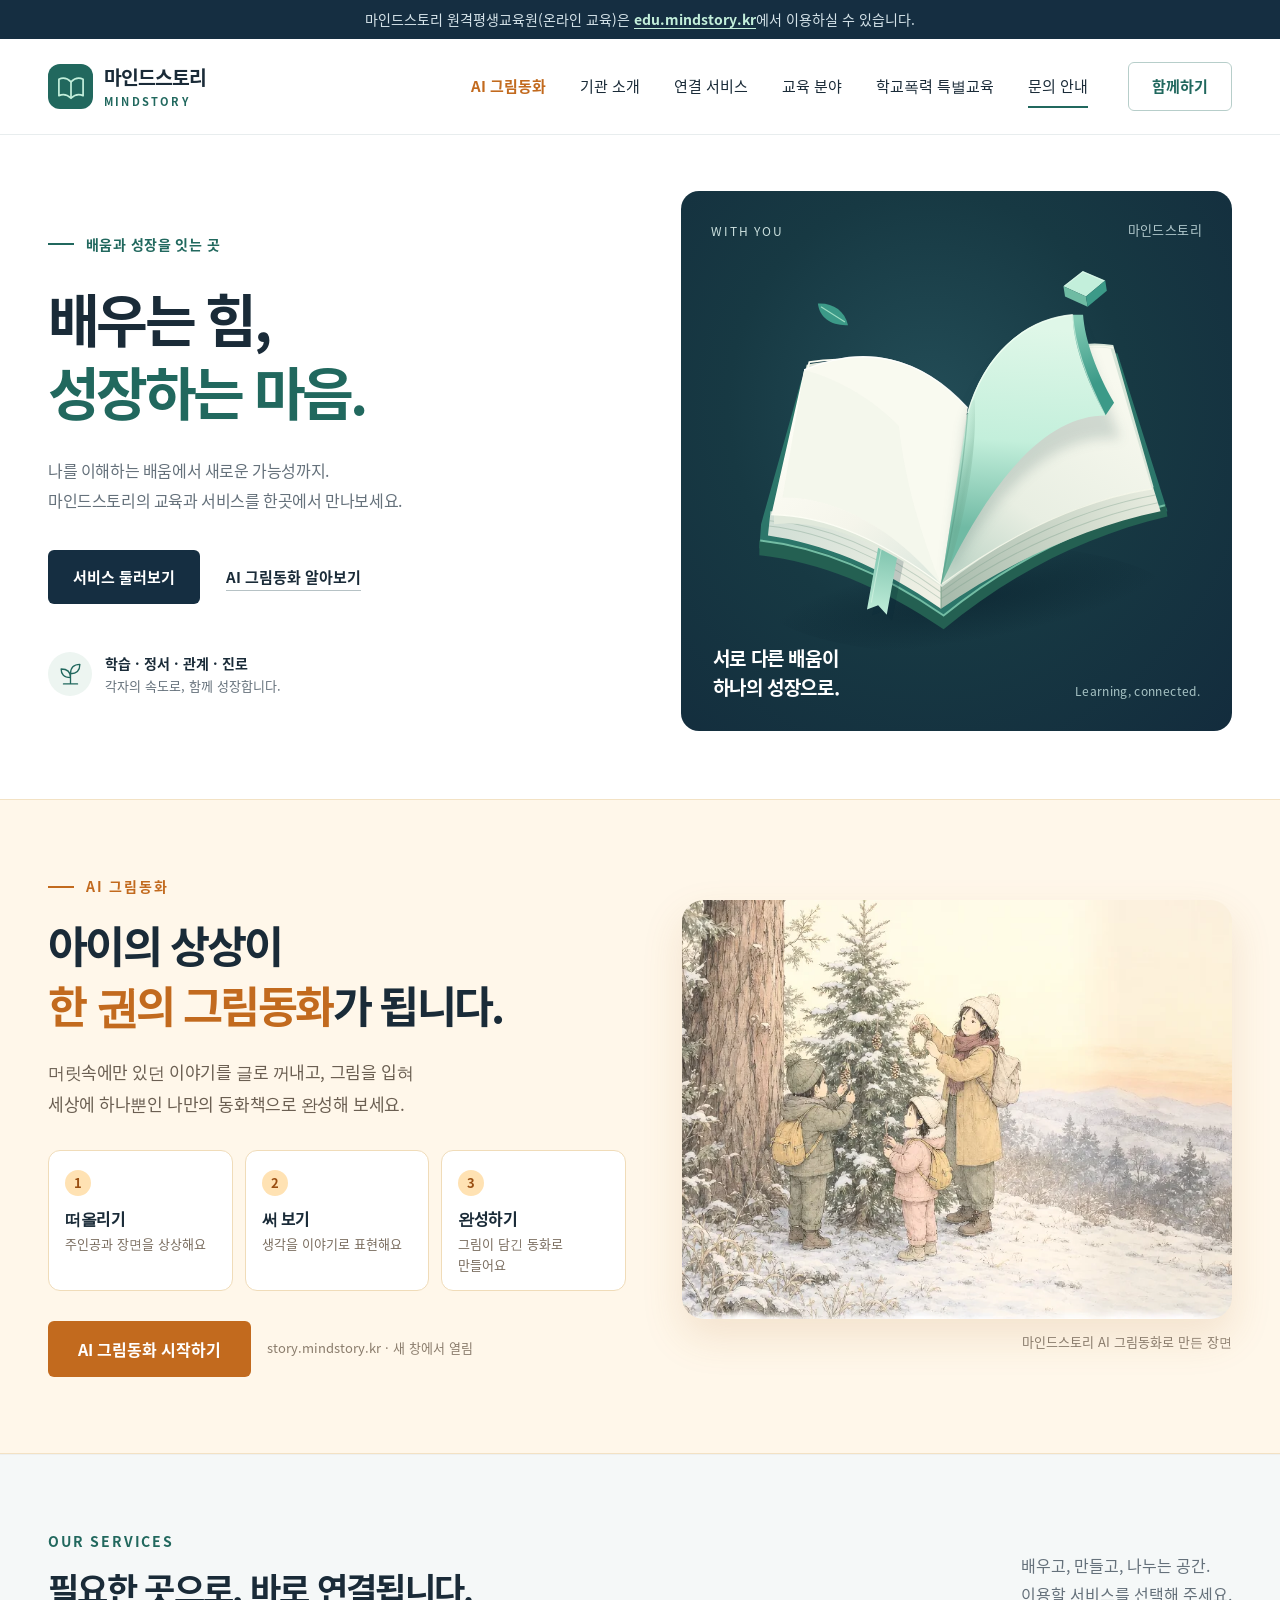
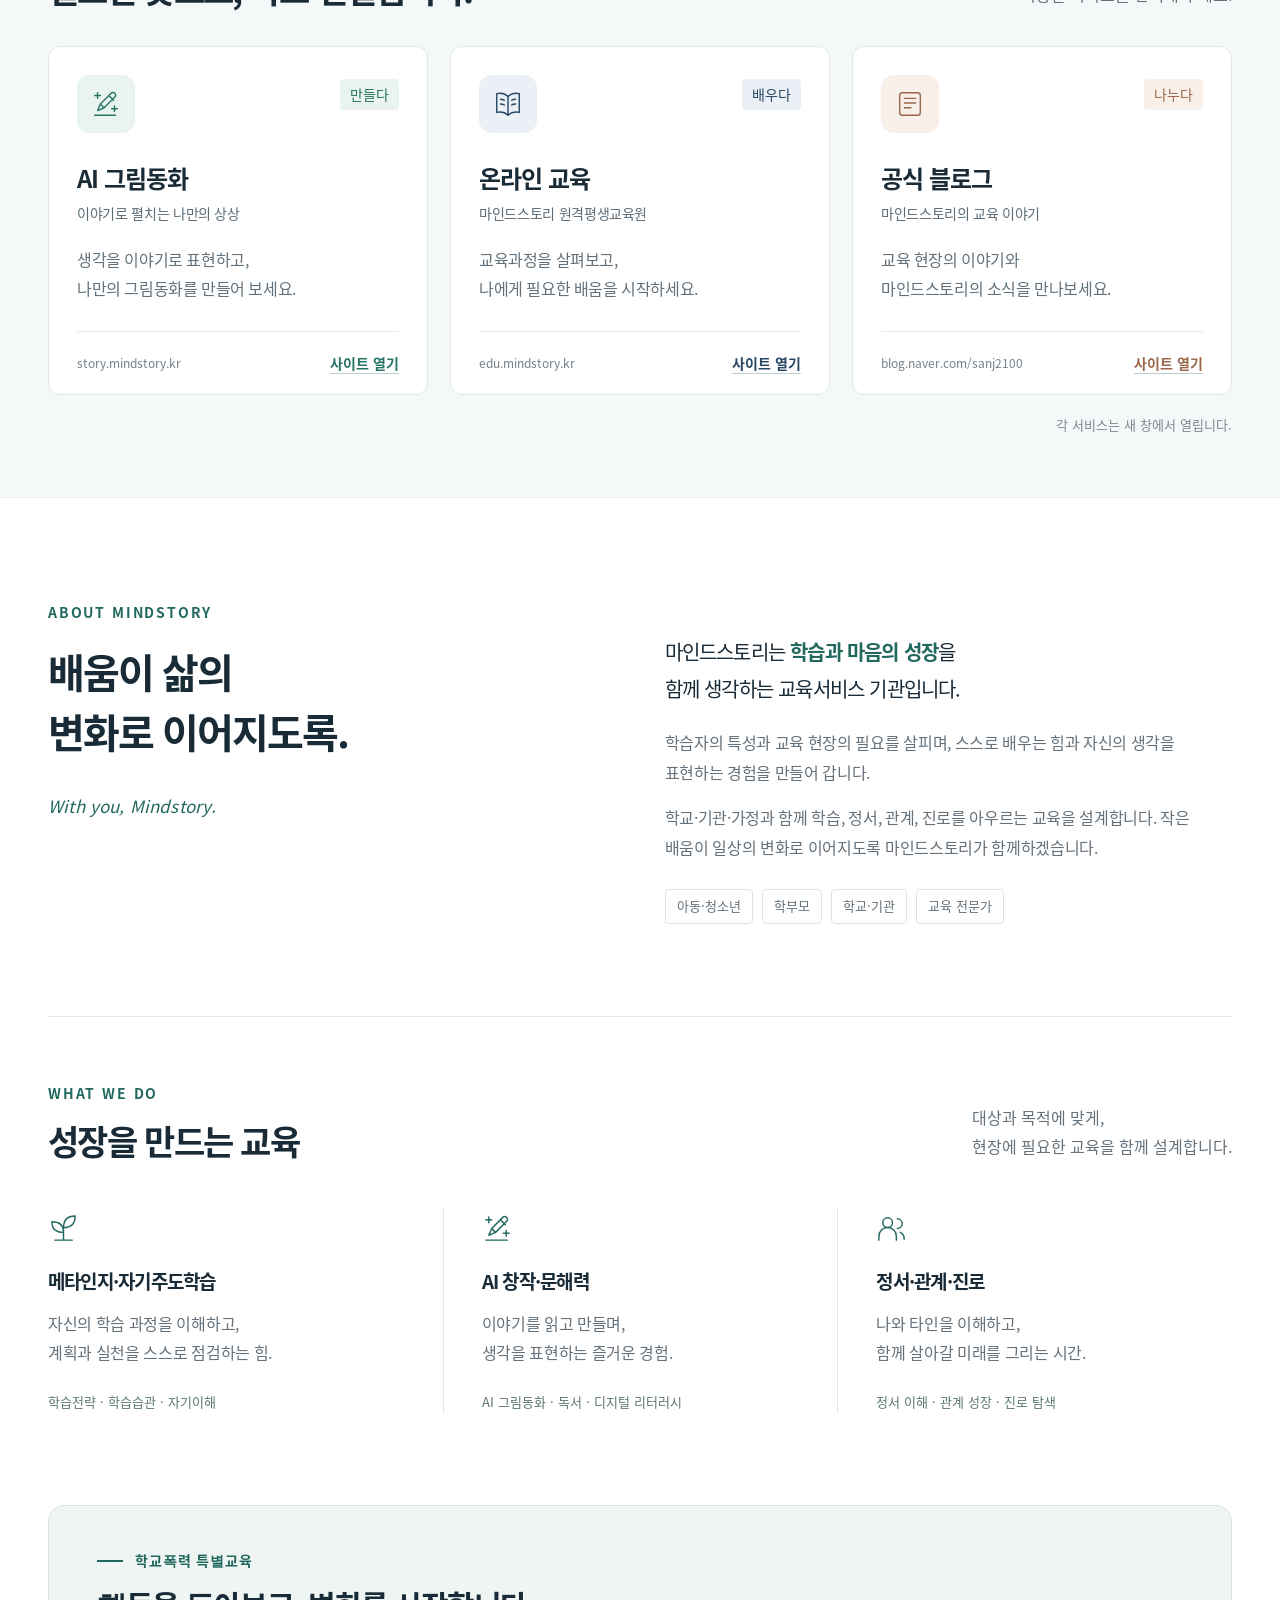
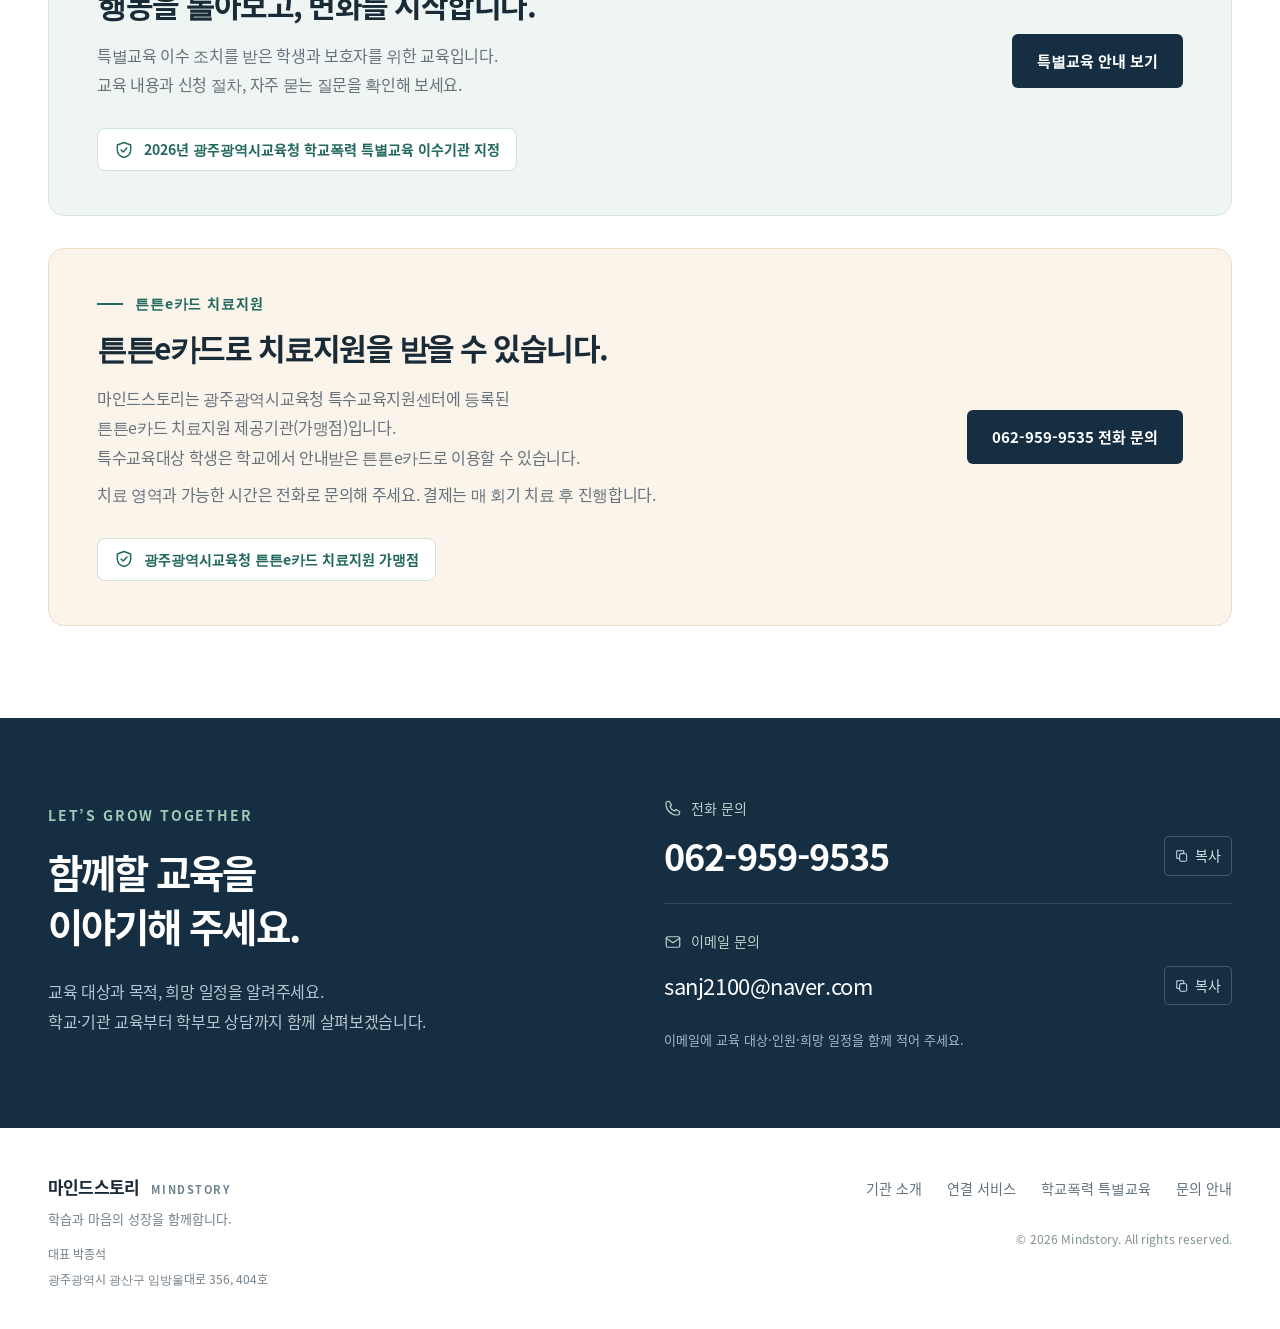
==== commit cf8bcfb5: "홈페이지: 광주교육청 튼튼e카드 치료지원 가맹점 안내 추가 Co-Authored-By: Claude Opus 5.5 <noreply@anthropic.com> Claude-Sess" ====
--- a/index.html
+++ b/index.html
@@ -4,10 +4,10 @@
   <meta charset="utf-8">
   <meta name="viewport" content="width=device-width, initial-scale=1">
   <meta name="theme-color" content="#173a42">
-  <meta name="description" content="마인드스토리(MINDSTORY) — 아이의 상상이 그림동화가 되는 AI 그림동화, 원격평생교육원, 메타인지·자기주도학습 교육. 광주 교육서비스 기관 (주)마인드스토리 대표 홈페이지.">
+  <meta name="description" content="마인드스토리(MINDSTORY) — 아이의 상상이 그림동화가 되는 AI 그림동화, 원격평생교육원, 메타인지·자기주도학습 교육, 광주교육청 튼튼e카드 치료지원 가맹점. 광주 교육서비스 기관 (주)마인드스토리 대표 홈페이지.">
   <link rel="canonical" href="https://mindstory.kr/">
   <meta name="naver-site-verification" content="cd55dc31dd004ac3a0c525640d729fd15856be29" />
-  <script type="application/ld+json">{"@context": "https://schema.org", "@type": "EducationalOrganization", "name": "마인드스토리", "alternateName": ["MINDSTORY", "(주)마인드스토리", "마인드스토리 원격평생교육원"], "url": "https://mindstory.kr/", "logo": "https://mindstory.kr/assets/favicon.svg", "description": "AI 그림동화와 원격평생교육원을 운영하는 광주 광산구 교육서비스 기관. 메타인지·자기주도학습, 학습·진로 상담, 학교폭력 특별교육.", "telephone": "+82-62-959-9535", "email": "sanj2100@naver.com", "address": {"@type": "PostalAddress", "streetAddress": "임방울대로 356, 404호", "addressLocality": "광산구", "addressRegion": "광주광역시", "addressCountry": "KR"}, "founder": {"@type": "Person", "name": "박종석"}, "sameAs": ["https://story.mindstory.kr/", "https://edu.mindstory.kr/", "https://blog.naver.com/sanj2100", "https://map.naver.com/p/entry/place/1515203433"]}</script>
+  <script type="application/ld+json">{"@context": "https://schema.org", "@type": "EducationalOrganization", "name": "마인드스토리", "alternateName": ["MINDSTORY", "(주)마인드스토리", "마인드스토리 원격평생교육원"], "url": "https://mindstory.kr/", "logo": "https://mindstory.kr/assets/favicon.svg", "description": "AI 그림동화와 원격평생교육원을 운영하는 광주 광산구 교육서비스 기관. 메타인지·자기주도학습, 학습·진로 상담, 학교폭력 특별교육, 광주광역시교육청 튼튼e카드 치료지원 가맹점.", "telephone": "+82-62-959-9535", "email": "sanj2100@naver.com", "address": {"@type": "PostalAddress", "streetAddress": "임방울대로 356, 404호", "addressLocality": "광산구", "addressRegion": "광주광역시", "addressCountry": "KR"}, "founder": {"@type": "Person", "name": "박종석"}, "sameAs": ["https://story.mindstory.kr/", "https://edu.mindstory.kr/", "https://blog.naver.com/sanj2100", "https://map.naver.com/p/entry/place/1515203433"]}</script>
   <meta property="og:url" content="https://mindstory.kr/">
   <meta property="og:site_name" content="마인드스토리">
   <meta property="og:type" content="website">
@@ -16,10 +16,10 @@
   <title>마인드스토리 | 배우는 힘, 성장하는 마음</title>
   <link rel="icon" href="assets/favicon.svg" type="image/svg+xml">
   <link rel="preload" href="assets/mindstory-sans-regular.woff" as="font" type="font/woff" crossorigin>
-  <link rel="stylesheet" href="styles.css?v=20261126">
-  <link rel="stylesheet" href="special.css?v=20261126">
-  <script src="site-config.js?v=20261126" defer></script>
-  <script src="site.js?v=20261126" defer></script>
+  <link rel="stylesheet" href="styles.css?v=20261126b">
+  <link rel="stylesheet" href="special.css?v=20261126b">
+  <script src="site-config.js?v=20261126b" defer></script>
+  <script src="site.js?v=20261126b" defer></script>
 </head>
 <body>
   <a class="skip-link" href="#main">본문으로 바로가기</a>
@@ -56,7 +56,7 @@
       <button class="menu-toggle" type="button" aria-expanded="false" aria-controls="mobile-nav" aria-label="메뉴 열기"><svg class="icon"><use href="#icon-menu"/></svg></button>
     </div>
     <nav id="mobile-nav" class="mobile-nav" aria-label="모바일 메뉴" hidden>
-      <a class="nav-story" href="#story">AI 그림동화</a><a href="#about">기관 소개</a><a href="#services">연결 서비스</a><a href="#education">교육 분야</a><a class="nav-special" href="special-education.html">학교폭력 특별교육</a><a href="#contact">문의 안내</a>
+      <a class="nav-story" href="#story">AI 그림동화</a><a href="#about">기관 소개</a><a href="#services">연결 서비스</a><a href="#education">교육 분야</a><a class="nav-special" href="special-education.html">학교폭력 특별교육</a><a href="#tteun">튼튼e카드 치료지원</a><a href="#contact">문의 안내</a>
     </nav>
   </header>
 
@@ -140,6 +140,20 @@
       </div>
     </section>
 
+    <!-- 튼튼e카드 치료지원 가맹점 안내 (TODO: 치료 영역 확정 후 tteun-areas 문구 수정) -->
+    <section class="special-banner-section tteun-section container" id="tteun" aria-labelledby="tteun-title">
+      <div class="special-banner tteun-banner">
+        <div>
+          <p class="eyebrow"><span class="eyebrow-rule"></span> 튼튼e카드 치료지원</p>
+          <h2 id="tteun-title">튼튼e카드로 치료지원을 받을 수 있습니다.</h2>
+          <p class="special-banner-text">마인드스토리는 광주광역시교육청 특수교육지원센터에 등록된<br class="desktop-break"> 튼튼e카드 치료지원 제공기관(가맹점)입니다.<br class="desktop-break"> 특수교육대상 학생은 학교에서 안내받은 튼튼e카드로 이용할 수 있습니다.</p>
+          <p class="special-banner-text tteun-areas">치료 영역과 가능한 시간은 전화로 문의해 주세요. 결제는 매 회기 치료 후 진행합니다.</p>
+          <p class="designation"><svg class="icon" aria-hidden="true"><use href="#icon-shield"/></svg>광주광역시교육청 튼튼e카드 치료지원 가맹점</p>
+        </div>
+        <a class="button button-primary" href="tel:0629599535">062-959-9535 전화 문의</a>
+      </div>
+    </section>
+
     <section class="contact-section" id="contact" aria-labelledby="contact-title">
       <div class="container contact-inner"><div class="contact-copy"><p class="eyebrow">LET’S GROW TOGETHER</p><h2 id="contact-title">함께할 교육을<br>이야기해 주세요.</h2><p>교육 대상과 목적, 희망 일정을 알려주세요.<br>학교·기관 교육부터 학부모 상담까지 함께 살펴보겠습니다.</p></div><div class="contact-details"><div class="contact-detail"><div class="contact-label"><svg class="icon"><use href="#icon-phone"/></svg><span>전화 문의</span></div><div class="contact-value-row"><a class="phone-value" data-phone-link href="tel:0629599535"><span data-phone>062-959-9535</span></a><button class="copy-button" type="button" data-copy="phone" aria-label="전화번호 복사"><svg class="icon"><use href="#icon-copy"/></svg><span>복사</span></button></div></div><div class="contact-detail"><div class="contact-label"><svg class="icon"><use href="#icon-mail"/></svg><span>이메일 문의</span></div><div class="contact-value-row"><a class="email-value" data-email-link href="mailto:sanj2100@naver.com?subject=%EB%A7%88%EC%9D%B8%EB%93%9C%EC%8A%A4%ED%86%A0%EB%A6%AC%20%EA%B5%90%EC%9C%A1%20%EB%AC%B8%EC%9D%98"><span data-email>sanj2100@naver.com</span></a><button class="copy-button" type="button" data-copy="email" aria-label="이메일 주소 복사"><svg class="icon"><use href="#icon-copy"/></svg><span>복사</span></button></div></div><p class="contact-hint">이메일에 교육 대상·인원·희망 일정을 함께 적어 주세요.</p></div></div>
     </section>
--- a/special.css
+++ b/special.css
@@ -166,3 +166,9 @@
 .story-art{margin:0}.story-art img{width:100%;height:auto;border-radius:22px;box-shadow:0 18px 40px #b0703026;background:#f3eee4}.story-art figcaption{margin-top:12px;font-size:.8125rem;color:#8a7c6c;text-align:right}
 @media(max-width:820px){.story-inner{grid-template-columns:1fr;gap:34px}.story-art{max-width:520px}}
 @media(max-width:650px){.story-band{padding:46px 0}.story-lead{font-size:1rem}.story-steps{grid-template-columns:1fr;gap:8px}.story-steps li{display:flex;align-items:center;gap:12px;padding:12px 14px}.story-steps li::before{margin:0;flex-shrink:0}.story-button{width:100%}}
+
+/* 튼튼e카드 치료지원 안내 */
+.tteun-section{margin-top:-60px}
+.tteun-banner{background:#fbf4ea;border-color:#efdcc2}
+.tteun-banner p.tteun-areas{margin-top:8px}
+@media(max-width:650px){.tteun-section{margin-top:-28px}}
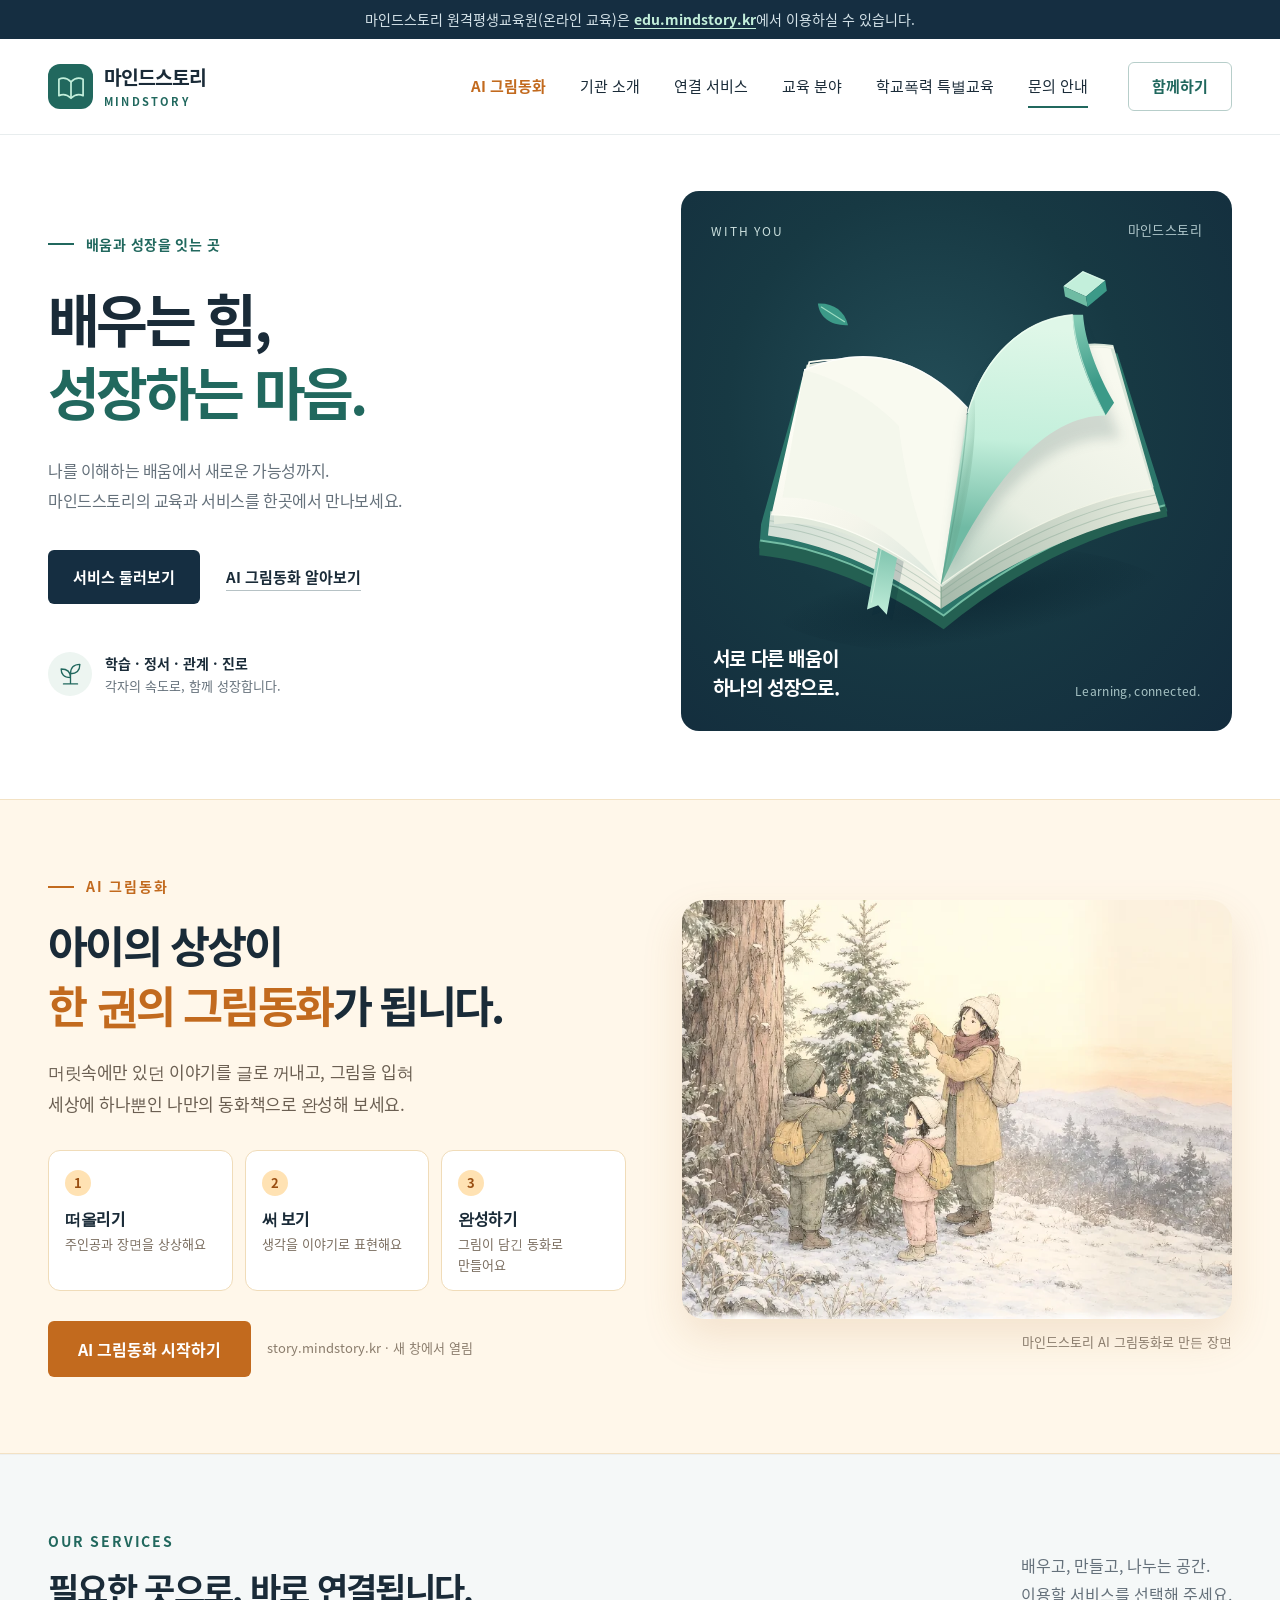
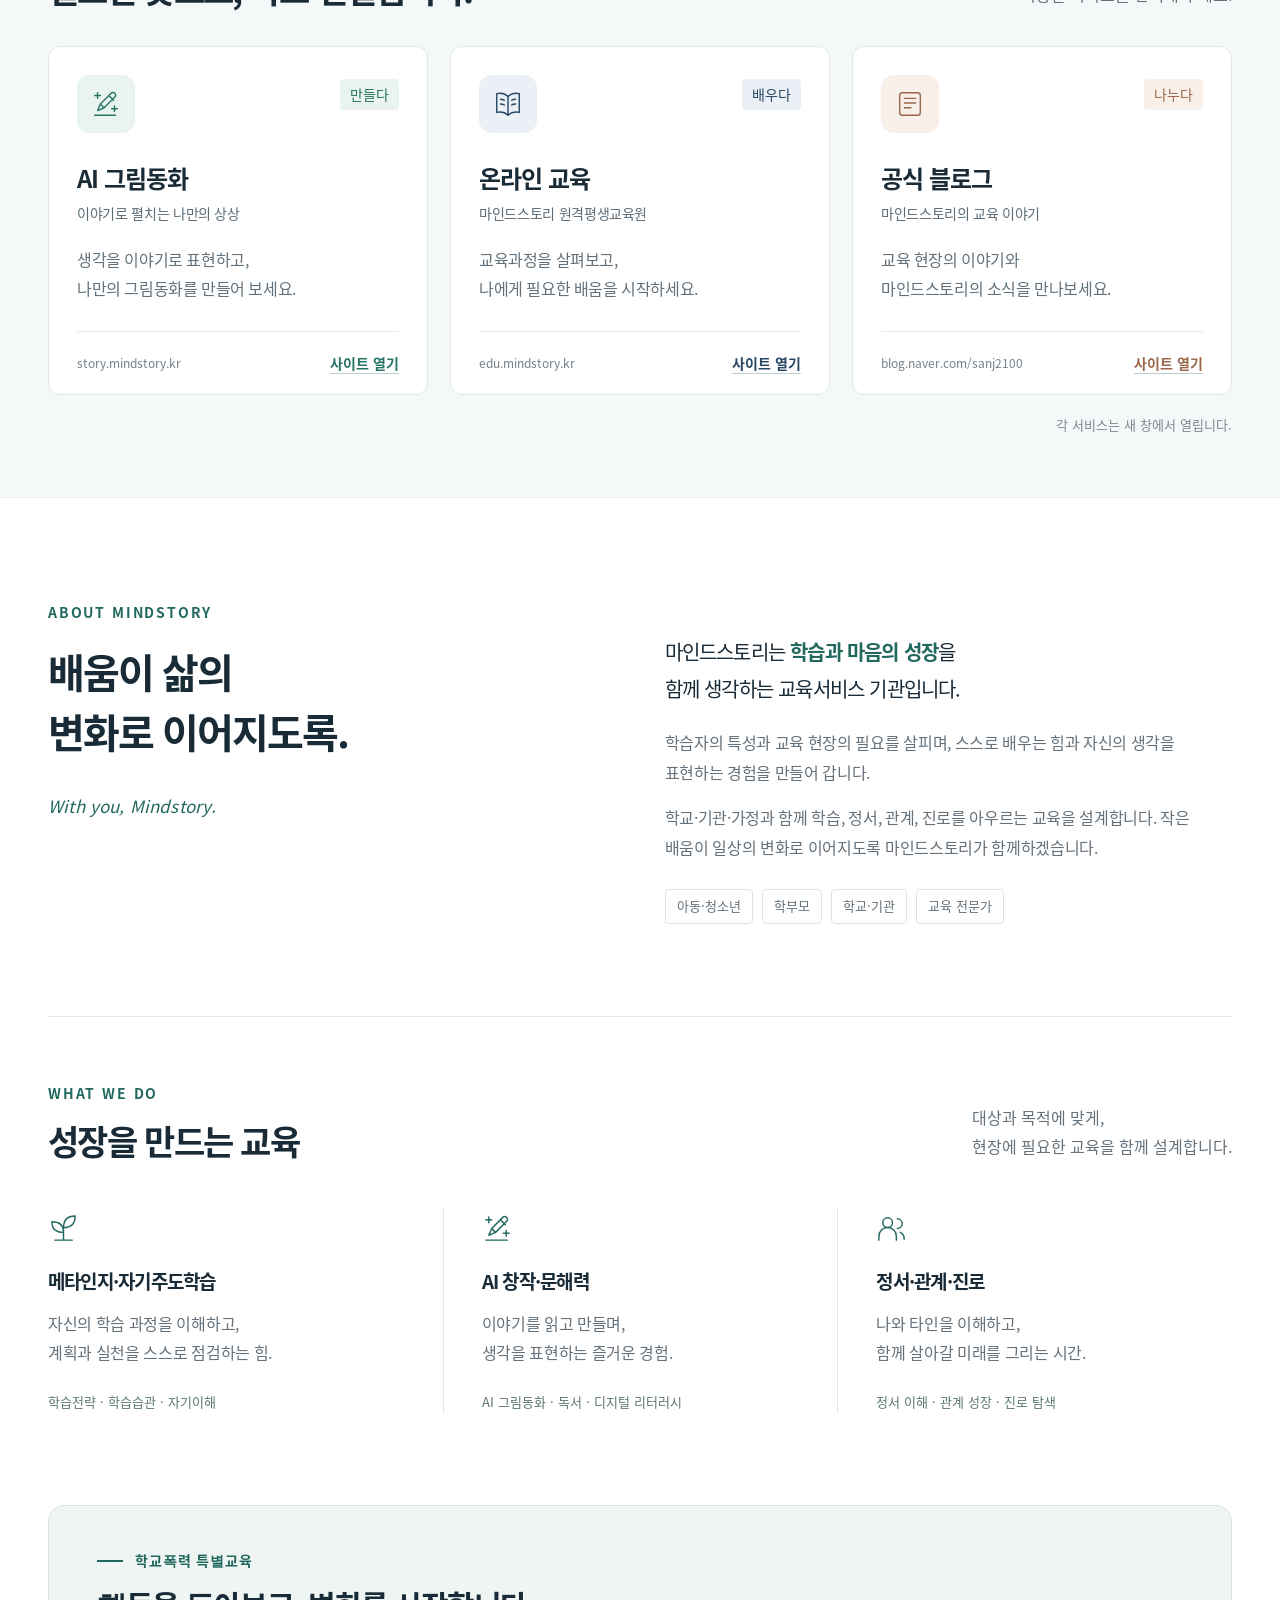
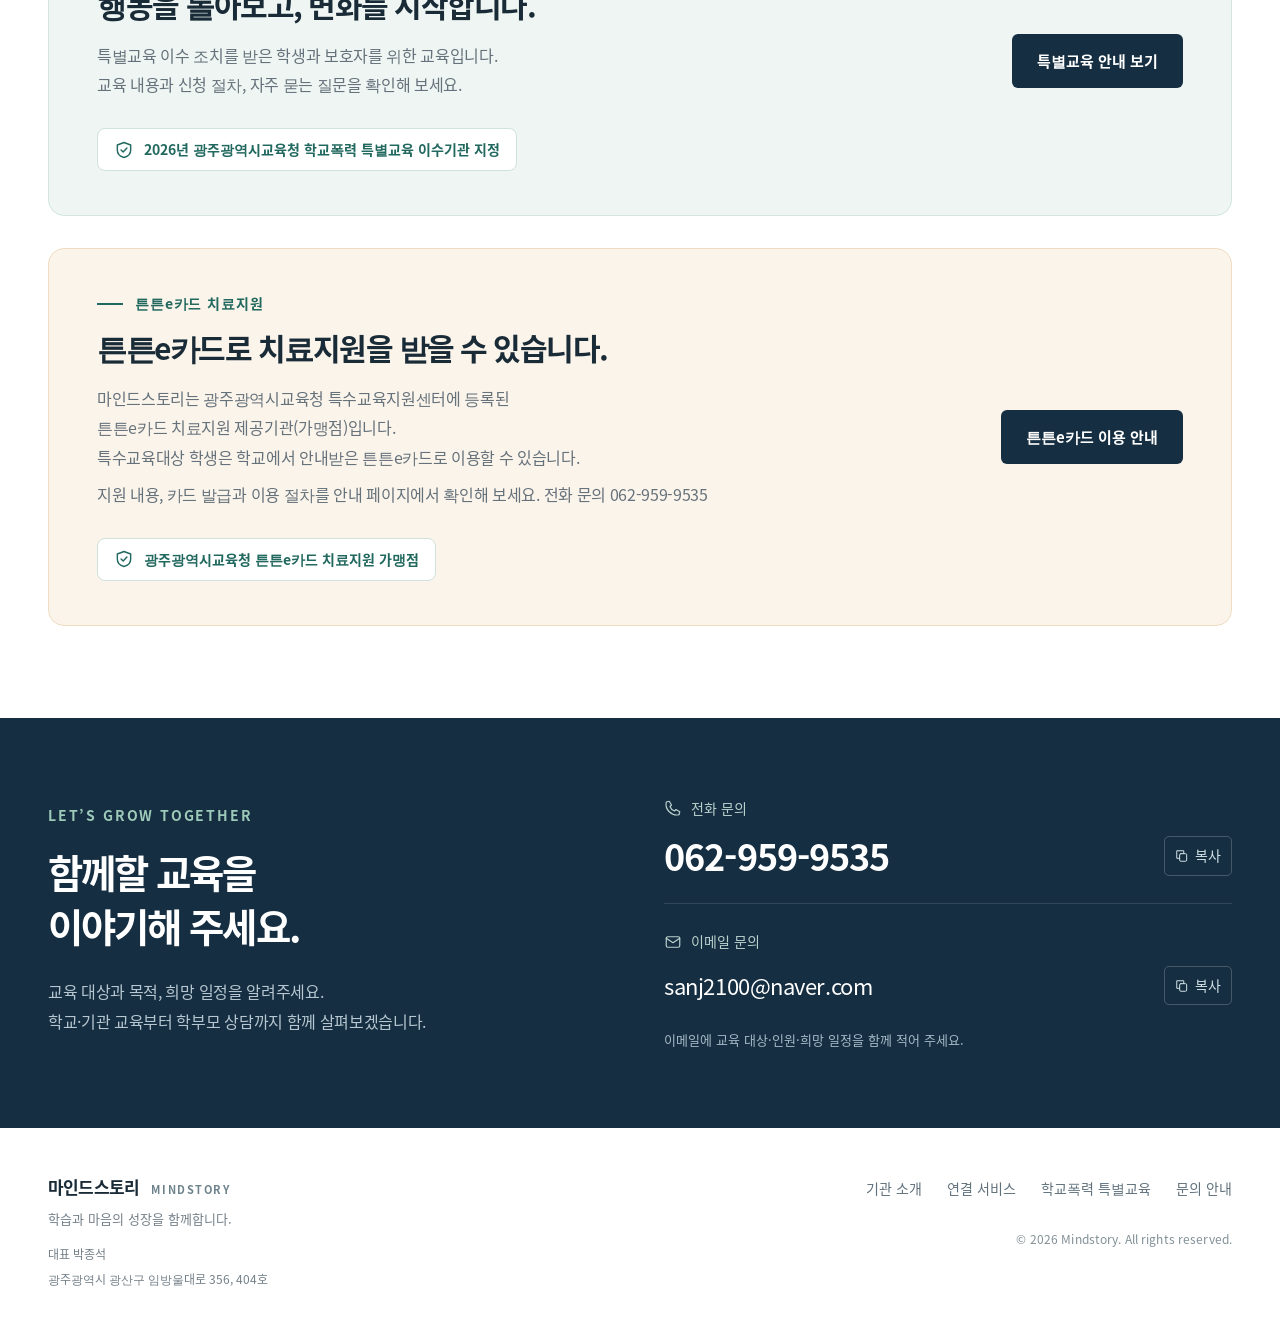
==== commit 25b4a922: "튼튼e카드 치료지원 안내 페이지(tteun-card.html) 추가 및 메뉴·배너·사이트맵 연결 Co-Authored-By: Claude Opus 5.5 <noreply@anthr" ====
--- a/index.html
+++ b/index.html
@@ -56,7 +56,7 @@
       <button class="menu-toggle" type="button" aria-expanded="false" aria-controls="mobile-nav" aria-label="메뉴 열기"><svg class="icon"><use href="#icon-menu"/></svg></button>
     </div>
     <nav id="mobile-nav" class="mobile-nav" aria-label="모바일 메뉴" hidden>
-      <a class="nav-story" href="#story">AI 그림동화</a><a href="#about">기관 소개</a><a href="#services">연결 서비스</a><a href="#education">교육 분야</a><a class="nav-special" href="special-education.html">학교폭력 특별교육</a><a href="#tteun">튼튼e카드 치료지원</a><a href="#contact">문의 안내</a>
+      <a class="nav-story" href="#story">AI 그림동화</a><a href="#about">기관 소개</a><a href="#services">연결 서비스</a><a href="#education">교육 분야</a><a class="nav-special" href="special-education.html">학교폭력 특별교육</a><a href="tteun-card.html">튼튼e카드 치료지원</a><a href="#contact">문의 안내</a>
     </nav>
   </header>
 
@@ -147,10 +147,10 @@
           <p class="eyebrow"><span class="eyebrow-rule"></span> 튼튼e카드 치료지원</p>
           <h2 id="tteun-title">튼튼e카드로 치료지원을 받을 수 있습니다.</h2>
           <p class="special-banner-text">마인드스토리는 광주광역시교육청 특수교육지원센터에 등록된<br class="desktop-break"> 튼튼e카드 치료지원 제공기관(가맹점)입니다.<br class="desktop-break"> 특수교육대상 학생은 학교에서 안내받은 튼튼e카드로 이용할 수 있습니다.</p>
-          <p class="special-banner-text tteun-areas">치료 영역과 가능한 시간은 전화로 문의해 주세요. 결제는 매 회기 치료 후 진행합니다.</p>
+          <p class="special-banner-text tteun-areas">지원 내용, 카드 발급과 이용 절차를 안내 페이지에서 확인해 보세요. 전화 문의 062-959-9535</p>
           <p class="designation"><svg class="icon" aria-hidden="true"><use href="#icon-shield"/></svg>광주광역시교육청 튼튼e카드 치료지원 가맹점</p>
         </div>
-        <a class="button button-primary" href="tel:0629599535">062-959-9535 전화 문의</a>
+        <a class="button button-primary" href="tteun-card.html">튼튼e카드 이용 안내</a>
       </div>
     </section>
 
